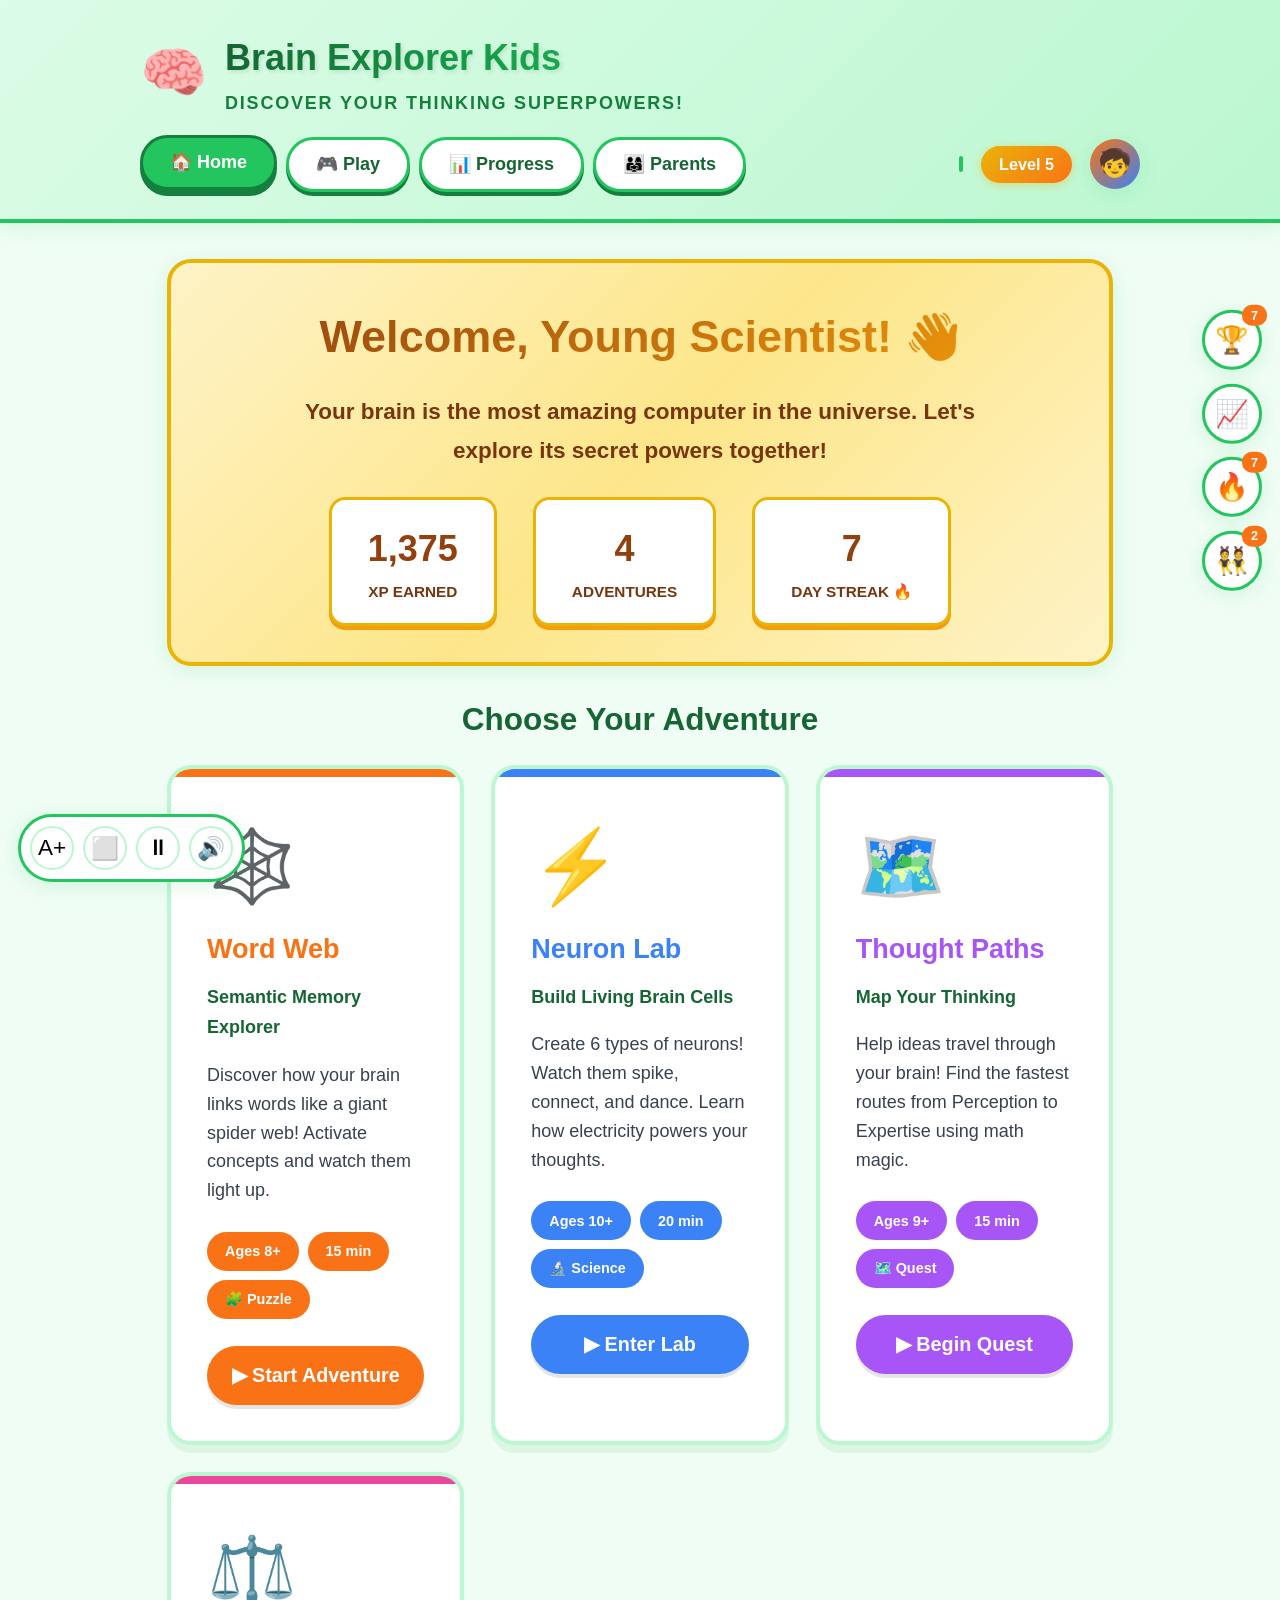
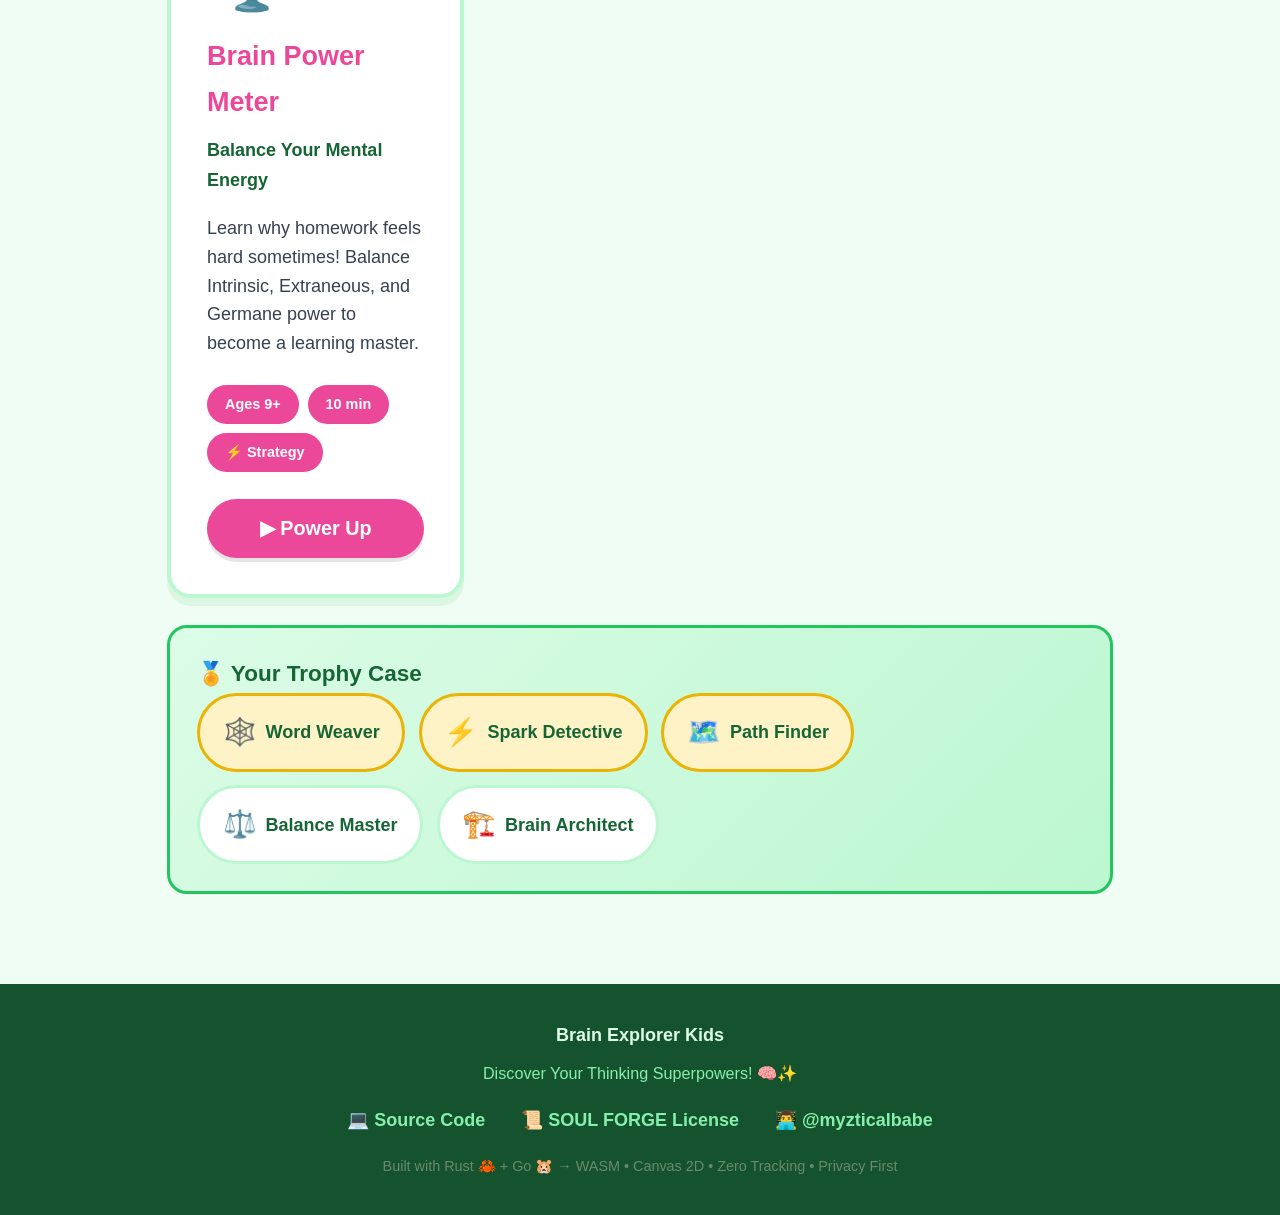
==== kids.html @ d7a3c777 "Add Kids Mode link" ====
<!DOCTYPE html>
<html lang="en">
<head>
<meta charset="UTF-8">
<meta name="viewport" content="width=device-width, initial-scale=1.0">
<title>Brain Explorer Kids — Fun Science Learning!</title>
<meta name="theme-color" content="#4ade80">
<meta name="description" content="Explore your brain, neurons, and thinking superpowers through fun interactive games!">
<link rel="manifest" href="manifest.json">
<link rel="apple-touch-icon" href="icons/icon-192.png">
<style>
  * { box-sizing: border-box; margin: 0; padding: 0; }
  :root {
    --bg: #f0fdf4; --bg-card: #ffffff; --border: #bbf7d0;
    --fg: #14532d; --fg-muted: #4ade80; --accent: #22c55e;
    --accent-glow: rgba(34,197,94,0.3); --fun1: #f97316; --fun2: #eab308;
    --fun3: #3b82f6; --fun4: #a855f7; --fun5: #ec4899;
    --shadow: 0 4px 20px rgba(34,197,94,0.15);
  }
  @media (prefers-color-scheme: dark) {
    :root { --bg: #052e16; --bg-card: #0a3d1f; --border: #166534; --fg: #dcfce7; --fg-muted: #4ade80; }
  }
  html { font-size: 18px; } /* Larger base for kids */
  body { font-family: 'Nunito', 'Comic Sans MS', cursive, sans-serif; background: var(--bg); color: var(--fg); min-height: 100vh; line-height: 1.7; }
  .app { display: flex; flex-direction: column; min-height: 100vh; }
  
  /* Header - Fun and colorful */
  header { background: linear-gradient(135deg, #dcfce7 0%, #bbf7d0 100%); border-bottom: 4px solid var(--accent); padding: 1.5rem; position: sticky; top: 0; z-index: 100; box-shadow: var(--shadow); }
  .header-content { max-width: 1000px; margin: 0 auto; display: flex; justify-content: space-between; align-items: center; flex-wrap: wrap; gap: 1rem; }
  .logo { display: flex; align-items: center; gap: 1rem; cursor: pointer; transition: transform 0.2s; }
  .logo:hover { transform: scale(1.05) rotate(-2deg); }
  .logo-icon { font-size: 3rem; animation: bounce 2s infinite; }
  @keyframes bounce { 0%,100% { transform: translateY(0); } 50% { transform: translateY(-8px); } }
  .logo-text h1 { font-size: 2rem; font-weight: 900; background: linear-gradient(135deg, #166534, #16a34a, #22c55e); -webkit-background-clip: text; -webkit-text-fill-color: transparent; text-shadow: 2px 2px 4px rgba(0,0,0,0.1); }
  .logo-text p { font-size: 1rem; color: #15803d; font-weight: 700; text-transform: uppercase; letter-spacing: 0.1em; }
  .nav { display: flex; gap: 0.5rem; flex-wrap: wrap; }
  .nav-btn { padding: 0.75rem 1.5rem; background: #fff; border: 3px solid var(--accent); border-radius: 50px; color: #166534; font-family: inherit; font-size: 1rem; font-weight: 800; cursor: pointer; transition: all 0.2s; box-shadow: 0 4px 0 #15803d; }
  .nav-btn:hover, .nav-btn.active { background: var(--accent); color: #fff; border-color: #15803d; transform: translateY(-2px); box-shadow: 0 6px 0 #15803d; }
  .nav-btn:active { transform: translateY(2px); box-shadow: 0 2px 0 #15803d; }
  .user-bar { display: flex; align-items: center; gap: 1rem; }
  .avatar { width: 50px; height: 50px; border-radius: 50%; background: linear-gradient(135deg, var(--fun1), var(--fun3)); display: flex; align-items: center; justify-content: center; font-size: 1.5rem; font-weight: 900; color: #fff; box-shadow: var(--shadow); cursor: pointer; transition: transform 0.2s; }
  .avatar:hover { transform: scale(1.1) rotate(5deg); }
  .xp-bar { flex: 1; max-width: 200px; height: 16px; background: #dcfce7; border-radius: 8px; overflow: hidden; border: 2px solid var(--accent); }
  .xp-fill { height: 100%; background: linear-gradient(90deg, var(--fun1), var(--fun2), var(--fun3)); border-radius: 6px; transition: width 0.5s ease; }
  .level-badge { background: linear-gradient(135deg, var(--fun2), var(--fun1)); color: #fff; padding: 0.25rem 1rem; border-radius: 20px; font-weight: 900; font-size: 0.9rem; box-shadow: 0 2px 8px rgba(234,179,8,0.4); }

  /* Main */
  main { flex: 1; max-width: 1000px; margin: 0 auto; padding: 2rem 1.5rem; width: 100%; display: grid; grid-template-columns: 1fr; gap: 2rem; }
  
  /* Hero Section */
  .hero { text-align: center; padding: 2rem; background: linear-gradient(135deg, #fef3c7 0%, #fde68a 50%, #fef3c7 100%); border-radius: 24px; border: 4px solid var(--fun2); box-shadow: var(--shadow); margin-bottom: 1rem; animation: slideUp 0.6s ease; }
  @keyframes slideUp { from { opacity: 0; transform: translateY(30px); } to { opacity: 1; transform: translateY(0); } }
  .hero h2 { font-size: 2.5rem; font-weight: 900; background: linear-gradient(135deg, #92400e, #f59e0b); -webkit-background-clip: text; -webkit-text-fill-color: transparent; margin-bottom: 1rem; }
  .hero p { font-size: 1.25rem; color: #78350f; font-weight: 600; max-width: 60ch; margin: 0 auto 1.5rem; }
  .hero-stats { display: flex; justify-content: center; gap: 2rem; flex-wrap: wrap; }
  .stat { background: #fff; padding: 1rem 2rem; border-radius: 16px; border: 3px solid var(--fun2); box-shadow: 0 4px 0 #f59e0b; min-width: 120px; }
  .stat-value { font-size: 2rem; font-weight: 900; color: #92400e; }
  .stat-label { font-size: 0.85rem; color: #78350f; font-weight: 700; text-transform: uppercase; }
  
  /* Module Cards - Big, colorful, tactile */
  .modules-grid { display: grid; grid-template-columns: repeat(auto-fit, minmax(280px, 1fr)); gap: 1.5rem; }
  .module-card { background: #fff; border: 4px solid var(--border); border-radius: 24px; padding: 2rem; cursor: pointer; transition: all 0.3s cubic-bezier(0.34, 1.56, 0.64, 1); position: relative; overflow: hidden; box-shadow: 0 8px 0 rgba(34,197,94,0.1); }
  .module-card::before { content: ''; position: absolute; top: 0; left: 0; right: 0; height: 8px; background: var(--card-color); }
  .module-card:hover { transform: translateY(-8px) scale(1.02); box-shadow: 0 16px 0 rgba(34,197,94,0.2); border-color: var(--card-color); }
  .module-card:active { transform: translateY(-2px) scale(0.98); box-shadow: 0 4px 0 rgba(34,197,94,0.2); }
  .module-icon { font-size: 4rem; margin-bottom: 1rem; animation: float 3s ease-in-out infinite; }
  @keyframes float { 0%,100% { transform: translateY(0); } 50% { transform: translateY(-10px); } }
  .module-card:nth-child(1) { --card-color: var(--fun1); }
  .module-card:nth-child(2) { --card-color: var(--fun3); }
  .module-card:nth-child(3) { --card-color: var(--fun4); }
  .module-card:nth-child(4) { --card-color: var(--fun5); }
  .module-title { font-size: 1.5rem; font-weight: 900; color: var(--card-color); margin-bottom: 0.5rem; }
  .module-subtitle { color: #166534; font-weight: 600; margin-bottom: 1rem; font-size: 1rem; }
  .module-desc { color: #374151; line-height: 1.6; margin-bottom: 1.5rem; }
  .module-tags { display: flex; flex-wrap: wrap; gap: 0.5rem; margin-bottom: 1.5rem; }
  .tag { background: var(--card-color); color: #fff; padding: 0.4rem 1rem; border-radius: 50px; font-size: 0.8rem; font-weight: 700; }
  .play-btn { width: 100%; padding: 1rem; background: var(--card-color); color: #fff; border: none; border-radius: 50px; font-family: inherit; font-size: 1.1rem; font-weight: 900; cursor: pointer; transition: all 0.2s; box-shadow: 0 4px 0 rgba(0,0,0,0.1); display: flex; align-items: center; justify-content: center; gap: 0.5rem; }
  .play-btn:hover { transform: scale(1.02); box-shadow: 0 6px 0 rgba(0,0,0,0.15); }
  .play-btn:active { transform: scale(0.98); }
  
  /* Gamification Sidebar - Floating */
  .gamification-bar { position: fixed; right: 1rem; top: 50%; transform: translateY(-50%); z-index: 200; display: flex; flex-direction: column; gap: 0.75rem; }
  .gamification-btn { width: 60px; height: 60px; border-radius: 50%; border: 3px solid var(--accent); background: #fff; font-size: 1.5rem; cursor: pointer; box-shadow: var(--shadow); display: flex; align-items: center; justify-content: center; transition: all 0.2s; position: relative; }
  .gamification-btn:hover { transform: scale(1.15) rotate(5deg); }
  .gamification-btn .badge-count { position: absolute; top: -8px; right: -8px; background: var(--fun1); color: #fff; font-size: 0.7rem; font-weight: 900; padding: 0.2rem 0.5rem; border-radius: 10px; min-width: 20px; text-align: center; animation: pulse 1s infinite; }
  @keyframes pulse { 0%,100% { transform: scale(1); } 50% { transform: scale(1.1); } }
  
  /* Modal Overlay */
  .modal-overlay { position: fixed; inset: 0; background: rgba(0,0,0,0.7); backdrop-filter: blur(8px); z-index: 1000; display: none; align-items: center; justify-content: center; padding: 1rem; animation: fadeIn 0.3s ease; }
  .modal-overlay.active { display: flex; }
  .modal { background: #fff; border-radius: 24px; padding: 2rem; max-width: 90vw; max-height: 90vh; overflow-y: auto; width: 100%; max-width: 700px; box-shadow: 0 24px 48px rgba(0,0,0,0.3); animation: popIn 0.4s cubic-bezier(0.34, 1.56, 0.64, 1); }
  @keyframes popIn { from { opacity: 0; transform: scale(0.8); } to { opacity: 1; transform: scale(1); } }
  .modal-header { display: flex; justify-content: space-between; align-items: center; margin-bottom: 1.5rem; padding-bottom: 1rem; border-bottom: 3px solid var(--border); }
  .modal-title { font-size: 1.75rem; font-weight: 900; color: var(--fg); }
  .close-btn { width: 44px; height: 44px; border-radius: 50%; border: 3px solid var(--border); background: #fff; font-size: 1.5rem; cursor: pointer; transition: all 0.2s; display: flex; align-items: center; justify-content: center; }
  .close-btn:hover { background: #fef2f2; border-color: #ef4444; color: #ef4444; transform: rotate(90deg); }
  
  /* Kids Module Views */
  .kids-view { display: none; }
  .kids-view.active { display: block; animation: slideUp 0.4s ease; }
  .view-header { text-align: center; margin-bottom: 2rem; }
  .view-title { font-size: 2rem; font-weight: 900; color: var(--accent); margin-bottom: 0.5rem; }
  .view-desc { color: #374151; font-size: 1.1rem; }
  
  /* Canvas Area - Big and friendly */
  .canvas-zone { background: #f8fafc; border: 4px dashed var(--border); border-radius: 20px; min-height: 400px; position: relative; overflow: hidden; margin-bottom: 1.5rem; }
  .canvas-zone canvas { display: block; width: 100%; height: 400px; border-radius: 16px; }
  .canvas-toolbar { position: absolute; top: 1rem; right: 1rem; z-index: 10; display: flex; gap: 0.5rem; flex-wrap: wrap; }
  .toolbar-btn { padding: 0.75rem 1.25rem; background: #fff; border: 3px solid var(--accent); border-radius: 50px; color: #166534; font-family: inherit; font-size: 1rem; font-weight: 800; cursor: pointer; box-shadow: 0 4px 0 #15803d; transition: all 0.2s; }
  .toolbar-btn:hover { transform: translateY(-2px); box-shadow: 0 6px 0 #15803d; }
  .toolbar-btn:active { transform: translateY(2px); box-shadow: 0 2px 0 #15803d; }
  .toolbar-btn.fun { background: var(--fun1); border-color: #ea580c; color: #fff; box-shadow: 0 4px 0 #ea580c; }
  .toolbar-btn.fun:hover { box-shadow: 0 6px 0 #ea580c; }
  
  /* Control Sliders - Big and touch-friendly */
  .controls-area { display: grid; grid-template-columns: repeat(auto-fit, minmax(250px, 1fr)); gap: 1.5rem; margin-bottom: 2rem; }
  .control-card { background: #fff; border: 3px solid var(--border); border-radius: 20px; padding: 1.5rem; box-shadow: 0 4px 0 rgba(34,197,94,0.1); }
  .control-label { display: flex; justify-content: space-between; align-items: center; margin-bottom: 1rem; }
  .control-label-text { font-weight: 800; color: #166534; font-size: 1.1rem; }
  .control-value { background: var(--accent); color: #fff; padding: 0.25rem 1rem; border-radius: 50px; font-weight: 900; font-size: 1.1rem; }
  .big-slider { width: 100%; height: 12px; -webkit-appearance: none; appearance: none; background: #dcfce7; border-radius: 6px; outline: none; border: 3px solid var(--border); cursor: pointer; }
  .big-slider::-webkit-slider-thumb { -webkit-appearance: none; appearance: none; width: 32px; height: 32px; border-radius: 50%; background: var(--accent); cursor: pointer; box-shadow: 0 4px 8px rgba(34,197,94,0.4); transition: transform 0.2s; }
  .big-slider::-webkit-slider-thumb:hover { transform: scale(1.2); }
  .big-slider::-moz-range-thumb { width: 32px; height: 32px; border-radius: 50%; background: var(--accent); border: none; cursor: pointer; }
  
  /* Results Display - Visual and fun */
  .results-grid { display: grid; grid-template-columns: repeat(auto-fit, minmax(150px, 1fr)); gap: 1rem; margin-bottom: 1.5rem; }
  .result-card { background: #fff; border: 4px solid var(--border); border-radius: 20px; padding: 1.5rem; text-align: center; transition: all 0.2s; }
  .result-card:hover { border-color: var(--accent); transform: translateY(-4px); }
  .result-icon { font-size: 2.5rem; margin-bottom: 0.5rem; }
  .result-value { font-size: 2.5rem; font-weight: 900; color: var(--accent); }
  .result-label { color: #374151; font-weight: 700; text-transform: uppercase; font-size: 0.85rem; }
  .result-card.warning .result-value { color: #ef4444; }
  .result-card.warning { border-color: #fecaca; background: #fef2f2; }
  .result-card.success { border-color: #86efac; background: #f0fdf4; }
  
  /* Recommendations - Friendly tips */
  .tips-area { background: linear-gradient(135deg, #fef3c7, #fde68a); border: 3px solid var(--fun2); border-radius: 20px; padding: 1.5rem; margin-top: 1.5rem; }
  .tips-title { font-size: 1.25rem; font-weight: 900; color: #92400e; margin-bottom: 1rem; display: flex; align-items: center; gap: 0.5rem; }
  .tip { padding: 0.75rem 1rem; background: #fff; border-radius: 12px; margin-bottom: 0.75rem; border-left: 4px solid var(--fun2); box-shadow: 0 2px 8px rgba(0,0,0,0.05); color: #78350f; font-weight: 600; }
  .tip.warning { border-left-color: #ef4444; background: #fef2f2; color: #991b1b; }
  .tip.success { border-left-color: var(--accent); background: #f0fdf4; color: #14532d; }
  
  /* Progress & Badges */
  .progress-section { background: linear-gradient(135deg, #dcfce7, #bbf7d0); border: 3px solid var(--accent); border-radius: 20px; padding: 1.5rem; margin-top: 1.5rem; }
  .progress-header { display: flex; justify-content: space-between; align-items: center; margin-bottom: 1rem; }
  .progress-title { font-size: 1.25rem; font-weight: 900; color: #166534; }
  .badges-row { display: flex; flex-wrap: wrap; gap: 0.75rem; }
  .badge { background: #fff; border: 3px solid var(--border); border-radius: 50px; padding: 0.75rem 1.25rem; display: flex; align-items: center; gap: 0.5rem; transition: all 0.2s; cursor: pointer; }
  .badge:hover { transform: scale(1.05); border-color: var(--accent); box-shadow: 0 4px 12px rgba(34,197,94,0.2); }
  .badge.earned { border-color: var(--fun2); background: #fef3c7; }
  .badge-icon { font-size: 1.5rem; }
  .badge-name { font-weight: 800; color: #166534; }
  .badge-locked { opacity: 0.4; filter: grayscale(1); cursor: not-allowed; }
  
  /* Accessibility Toolbar */
  .a11y-toolbar { position: fixed; left: 1rem; bottom: 1rem; z-index: 300; background: #fff; border: 3px solid var(--accent); border-radius: 50px; padding: 0.5rem; box-shadow: var(--shadow); display: flex; gap: 0.5rem; }
  .a11y-btn { width: 44px; height: 44px; border-radius: 50%; border: 2px solid var(--border); background: #fff; font-size: 1.25rem; cursor: pointer; transition: all 0.2s; display: flex; align-items: center; justify-content: center; }
  .a11y-btn:hover { border-color: var(--accent); background: #f0fdf4; transform: scale(1.1); }
  .a11y-btn.active { background: var(--accent); color: #fff; border-color: var(--accent); }
  
  /* Footer */
  footer { background: #14532d; color: #dcfce7; padding: 2rem; text-align: center; margin-top: 3rem; }
  .footer-content { max-width: 1000px; margin: 0 auto; }
  .footer-links { display: flex; justify-content: center; gap: 2rem; flex-wrap: wrap; margin: 1rem 0; }
  .footer-link { color: #86efac; font-weight: 700; text-decoration: none; transition: color 0.2s; }
  .footer-link:hover { color: var(--fun2); }
  
  /* Responsive */
  @media (max-width: 768px) {
    html { font-size: 16px; }
    .hero h2 { font-size: 1.75rem; }
    .nav-btn { padding: 0.5rem 1rem; font-size: 0.9rem; }
    .gamification-bar { right: 0.5rem; }
    .gamification-btn { width: 50px; height: 50px; font-size: 1.25rem; }
    .a11y-toolbar { left: 0.5rem; bottom: 0.5rem; padding: 0.25rem; }
    .a11y-btn { width: 40px; height: 40px; font-size: 1.1rem; }
    .modal { margin: 1rem; max-height: calc(100vh - 2rem); }
  }
  
  /* Reduced Motion */
  @media (prefers-reduced-motion: reduce) {
    *, *::before, *::after { animation-duration: 0.01ms !important; animation-iteration-count: 1 !important; transition-duration: 0.01ms !important; }
  }
  
  /* High Contrast */
  @media (prefers-contrast: high) {
    :root { --border: #000; --bg: #fff; --fg: #000; --bg-card: #fff; }
    .module-card { border-width: 4px; }
    .big-slider { border-width: 3px; }
  }
  
  /* Large Text */
  .large-text html { font-size: 22px; }
  .large-text .hero h2 { font-size: 3rem; }
  .large-text .module-title { font-size: 1.75rem; }
</style>
</head>
<body>
<div class="app">
  <!-- Accessibility Toolbar -->
  <div class="a11y-toolbar" role="toolbar" aria-label="Accessibility options">
    <button class="a11y-btn" id="btnLargeText" aria-label="Large text" aria-pressed="false" title="Large Text">A+</button>
    <button class="a11y-btn" id="btnHighContrast" aria-label="High contrast" aria-pressed="false" title="High Contrast">⬜</button>
    <button class="a11y-btn" id="btnReduceMotion" aria-label="Reduce motion" aria-pressed="false" title="Reduce Motion">⏸</button>
    <button class="a11y-btn" id="btnReadAloud" aria-label="Read aloud" aria-pressed="false" title="Read Aloud">🔊</button>
  </div>

  <!-- Gamification Floating Bar -->
  <div class="gamification-bar" aria-label="Achievements">
    <button class="gamification-btn" id="btnBadges" aria-label="Your badges" title="Badges & Achievements">🏆<span class="badge-count" id="badgeCount">3</span></button>
    <button class="gamification-btn" id="btnProgress" aria-label="Your progress" title="Learning Progress">📈</button>
    <button class="gamification-btn" id="btnStreak" aria-label="Daily streak" title="Daily Streak">🔥<span class="badge-count">7</span></button>
    <button class="gamification-btn" id="btnFriends" aria-label="Friends" title="Study Buddies">👯<span class="badge-count">2</span></button>
  </div>

  <header>
    <div class="header-content">
      <div class="logo" onclick="showView('home')">
        <span class="logo-icon">🧠</span>
        <div class="logo-text">
          <h1>Brain Explorer Kids</h1>
          <p>Discover Your Thinking Superpowers!</p>
        </div>
      </div>
      <nav class="nav" role="navigation" aria-label="Main navigation">
        <button class="nav-btn active" data-view="home" aria-pressed="true">🏠 Home</button>
        <button class="nav-btn" data-view="modules" aria-pressed="false">🎮 Play</button>
        <button class="nav-btn" data-view="progress" aria-pressed="false">📊 Progress</button>
        <button class="nav-btn" data-view="parents" aria-pressed="false">👨‍👩‍👧 Parents</button>
      </nav>
      <div class="user-bar">
        <div class="xp-bar" role="progressbar" aria-valuenow="65" aria-valuemin="0" aria-valuemax="100" aria-label="Experience points">
          <div class="xp-fill" id="xpFill" style="width: 65%"></div>
        </div>
        <span class="level-badge">Level 5</span>
        <div class="avatar" id="userAvatar" tabindex="0" aria-label="Your profile">🧒</div>
      </div>
    </div>
  </header>

  <main role="main">
    <!-- Home View -->
    <section id="view-home" class="kids-view active" aria-labelledby="homeTitle">
      <div class="hero">
        <h2 id="homeTitle">Welcome, Young Scientist! 👋</h2>
        <p>Your brain is the most amazing computer in the universe. Let's explore its secret powers together!</p>
        <div class="hero-stats">
          <div class="stat">
            <div class="stat-value" id="totalXP">1,250</div>
            <div class="stat-label">XP Earned</div>
          </div>
          <div class="stat">
            <div class="stat-value" id="modulesDone">3</div>
            <div class="stat-label">Adventures</div>
          </div>
          <div class="stat">
            <div class="stat-value" id="streakDays">7</div>
            <div class="stat-label">Day Streak 🔥</div>
          </div>
        </div>
      </div>

      <h2 style="font-size: 1.75rem; font-weight: 900; color: #166534; margin: 1.5rem 0 1rem; text-align: center;">Choose Your Adventure</h2>
      <div class="modules-grid" role="list" aria-label="Learning modules">
        <article class="module-card" role="listitem" onclick="openModule('semantic')" tabindex="0" aria-label="Word Web Adventure - Explore how your brain connects ideas">
          <span class="module-icon">🕸️</span>
          <h3 class="module-title">Word Web</h3>
          <p class="module-subtitle">Semantic Memory Explorer</p>
          <p class="module-desc">Discover how your brain links words like a giant spider web! Activate concepts and watch them light up.</p>
          <div class="module-tags">
            <span class="tag">Ages 8+</span>
            <span class="tag">15 min</span>
            <span class="tag">🧩 Puzzle</span>
          </div>
          <button class="play-btn">▶ Start Adventure</button>
        </article>
        
        <article class="module-card" role="listitem" onclick="openModule('neural')" tabindex="0" aria-label="Neuron Lab - Build and watch brain cells fire">
          <span class="module-icon">⚡</span>
          <h3 class="module-title">Neuron Lab</h3>
          <p class="module-subtitle">Build Living Brain Cells</p>
          <p class="module-desc">Create 6 types of neurons! Watch them spike, connect, and dance. Learn how electricity powers your thoughts.</p>
          <div class="module-tags">
            <span class="tag">Ages 10+</span>
            <span class="tag">20 min</span>
            <span class="tag">🔬 Science</span>
          </div>
          <button class="play-btn" style="background: var(--fun3);">▶ Enter Lab</button>
        </article>
        
        <article class="module-card" role="listitem" onclick="openModule('graph')" tabindex="0" aria-label="Thought Paths - Find the fastest routes through your mind">
          <span class="module-icon">🗺️</span>
          <h3 class="module-title">Thought Paths</h3>
          <p class="module-subtitle">Map Your Thinking</p>
          <p class="module-desc">Help ideas travel through your brain! Find the fastest routes from Perception to Expertise using math magic.</p>
          <div class="module-tags">
            <span class="tag">Ages 9+</span>
            <span class="tag">15 min</span>
            <span class="tag">🗺️ Quest</span>
          </div>
          <button class="play-btn" style="background: var(--fun4);">▶ Begin Quest</button>
        </article>
        
        <article class="module-card" role="listitem" onclick="openModule('load')" tabindex="0" aria-label="Brain Power Meter - Balance your mental energy">
          <span class="module-icon">⚖️</span>
          <h3 class="module-title">Brain Power Meter</h3>
          <p class="module-subtitle">Balance Your Mental Energy</p>
          <p class="module-desc">Learn why homework feels hard sometimes! Balance Intrinsic, Extraneous, and Germane power to become a learning master.</p>
          <div class="module-tags">
            <span class="tag">Ages 9+</span>
            <span class="tag">10 min</span>
            <span class="tag">⚡ Strategy</span>
          </div>
          <button class="play-btn" style="background: var(--fun5);">▶ Power Up</button>
        </article>
      </div>

      <!-- Featured Badge Progress -->
      <section class="progress-section" aria-labelledby="progressTitle">
        <h3 class="progress-title" id="progressTitle">🏅 Your Trophy Case</h3>
        <div class="badges-row">
          <div class="badge earned" title="Word Weaver - Connected 10 concepts">
            <span class="badge-icon">🕸️</span>
            <span class="badge-name">Word Weaver</span>
          </div>
          <div class="badge earned" title="Spark Detective - Found 5 neuron types">
            <span class="badge-icon">⚡</span>
            <span class="badge-name">Spark Detective</span>
          </div>
          <div class="badge earned" title="Path Finder - Completed 3 quests">
            <span class="badge-icon">🗺️</span>
            <span class="badge-name">Path Finder</span>
          </div>
          <div class="badge" title="Balance Master - Beat cognitive overload">
            <span class="badge-icon">⚖️</span>
            <span class="badge-name">Balance Master</span>
          </div>
          <div class="badge locked" title="Brain Architect - Complete all adventures">
            <span class="badge-icon">🏗️</span>
            <span class="badge-name">Brain Architect</span>
          </div>
        </div>
      </section>
    </section>

    <!-- Word Web Module (Semantic Network) -->
    <section id="view-semantic" class="kids-view" aria-labelledby="semanticTitle">
      <header class="view-header">
        <h2 class="view-title" id="semanticTitle">🕸️ Word Web Adventure</h2>
        <p class="view-desc">Tap concepts to activate them! Watch the activation spread like ripples in a pond. Level up to unlock more brain secrets!</p>
      </header>
      <div class="canvas-zone">
        <canvas id="snCanvas" aria-label="Interactive semantic network - click nodes to activate"></canvas>
        <div class="canvas-toolbar">
          <button class="toolbar-btn" onclick="snActivateKids('working_memory')">🧠 Working Memory</button>
          <button class="toolbar-btn" onclick="snActivateKids('attention')">👁️ Attention</button>
          <button class="toolbar-btn fun" onclick="snActivateKids('spreading_activation')">✨ Spread Magic</button>
          <button class="toolbar-btn fun" onclick="snAdvanceScaffoldKids()">🔓 Unlock Level</button>
        </div>
      </div>
      <div class="controls-area">
        <div class="control-card">
          <div class="control-label">
            <span class="control-label-text">Choose a concept to activate</span>
            <span class="control-value" id="snConceptDisplay">Working Memory</span>
          </div>
          <select class="big-slider" id="snConceptSelect" onchange="document.getElementById('snConceptDisplay').textContent = this.options[this.selectedIndex].text">
            <option value="working_memory">🧠 Working Memory</option>
            <option value="attention">👁️ Attention</option>
            <option value="spreading_activation">✨ Spreading Activation</option>
            <option value="semantic_priming">🔗 Semantic Priming</option>
            <option value="schema">📦 Schema</option>
            <option value="mental_model">🏗️ Mental Model</option>
            <option value="cognitive_load">⚖️ Cognitive Load</option>
            <option value="dual_coding">🎨 Dual Coding</option>
            <option value="elaboration">🔍 Elaboration</option>
            <option value="retrieval_practice">🎯 Retrieval Practice</option>
            <option value="spaced_repetition">⏰ Spaced Repetition</option>
            <option value="interleaving">🔀 Interleaving</option>
            <option value="metacognition">🤔 Metacognition</option>
            <option value="transfer">🚀 Transfer</option>
          </select>
        </div>
        <div class="control-card">
          <div class="control-label">
            <span class="control-label-text">Activation Power</span>
            <span class="control-value" id="snPowerValue">100%</span>
          </div>
          <input type="range" class="big-slider" id="snPowerSlider" min="0" max="100" value="100" oninput="document.getElementById('snPowerValue').textContent = this.value + '%'">
        </div>
      </div>
      <div style="text-align: center; margin: 1rem 0;">
        <button class="toolbar-btn fun" style="padding: 1rem 2rem; font-size: 1.2rem;" onclick="snActivateKids(document.getElementById('snConceptSelect').value, parseInt(document.getElementById('snPowerSlider').value)/100)">🚀 Activate Now!</button>
      </div>
      <div class="tips-area">
        <h4 class="tips-title">💡 <span id="snGuidance">Start by exploring Working Memory and Attention — the gatekeepers of your mind!</span></h4>
        <div class="check-questions" id="snKidsQuestions"></div>
      </div>
      <div class="progress-section">
        <h4 class="progress-title">🏅 Word Web Badges</h4>
        <div class="badges-row">
          <div class="badge earned" title="First Spark - Activated your first concept"><span class="badge-icon">✨</span><span class="badge-name">First Spark</span></div>
          <div class="badge earned" title="Web Weaver - Connected 5 concepts"><span class="badge-icon">🕸️</span><span class="badge-name">Web Weaver</span></div>
          <div class="badge" title="Master Connector - Connect all 14 concepts"><span class="badge-icon">🌟</span><span class="badge-name">Master Connector</span></div>
          <div class="badge locked" title="Brain Architect - Reach Level 3"><span class="badge-icon">🏗️</span><span class="badge-name">Brain Architect</span></div>
        </div>
      </div>
    </section>

    <!-- Neuron Lab Module (Neural Dynamics) -->
    <section id="view-neural" class="kids-view" aria-labelledby="neuralTitle">
      <header class="view-header">
        <h2 class="view-title" id="neuralTitle">⚡ Neuron Lab</h2>
        <p class="view-desc">Build living neurons! Watch them spike, connect, and dance. Each type has its own superpower.</p>
      </header>
      <div class="canvas-zone">
        <canvas id="ndCanvas" aria-label="Neuron spike raster - watch neurons fire in real time"></canvas>
        <div class="canvas-toolbar">
          <button class="toolbar-btn fun" onclick="ndStartKids()">▶ Start Lab</button>
          <button class="toolbar-btn" onclick="ndStopKids()">⏸ Pause</button>
          <button class="toolbar-btn" onclick="ndResetKids()">🔄 Reset</button>
          <button class="toolbar-btn fun" onclick="ndRandomInputKids()">🎲 Surprise Input!</button>
        </div>
      </div>
      <div class="controls-area">
        <div class="control-card">
          <div class="control-label">
            <span class="control-label-text">Simulation Speed</span>
            <span class="control-value" id="ndSpeedValue">1x</span>
          </div>
          <input type="range" class="big-slider" id="ndSpeedSlider" min="1" max="10" value="1" oninput="document.getElementById('ndSpeedValue').textContent = this.value + 'x'; if(ndInstance) ndInstance.setSpeed(parseInt(this.value))">
        </div>
        <div class="control-card">
          <div class="control-label">
            <span class="control-label-text">Focus Neuron Type</span>
            <span class="control-value" id="ndTypeDisplay">All Types</span>
          </div>
          <select class="big-slider" id="ndTypeSelect" onchange="document.getElementById('ndTypeDisplay').textContent = this.options[this.selectedIndex].text; if(ndInstance) ndInstance.setFilter(this.value)">
            <option value="all">🌈 All Types</option>
            <option value="RegularSpiking">🔴 Regular Spiking (Pyramidal)</option>
            <option value="FastSpiking">🟠 Fast Spiking (Interneuron)</option>
            <option value="LowThresholdSpiking">🟡 Low-Threshold (Thalamic)</option>
            <option value="IntrinsicallyBursting">🟢 Bursting (Cortical L5)</option>
            <option value="Chattering">🔵 Chattering (Visual)</option>
            <option value="Resonator">🟣 Resonator (Subthalamic)</option>
          </select>
        </div>
      </div>
      <div class="tips-area">
        <h4 class="tips-title">🧪 <span id="ndGuidance">Neuron Superpowers Guide</span></h4>
        <div style="display: grid; grid-template-columns: repeat(auto-fit, minmax(200px, 1fr)); gap: 0.75rem; font-size: 0.9rem;">
          <div style="padding: 0.75rem; background: #fff; border-radius: 12px; border-left: 4px solid #ef4444;"><strong>🔴 Regular Spiking</strong><br>The reliable worker — adapts to steady input</div>
          <div style="padding: 0.75rem; background: #fff; border-radius: 12px; border-left: 4px solid #f97316;"><strong>🟠 Fast Spiking</strong><br>The speed demon — fires 100+ times/second!</div>
          <div style="padding: 0.75rem; background: #fff; border-radius: 12px; border-left: 4px solid #eab308;"><strong>🟡 Low-Threshold</strong><br>The rebound king — wakes up after silence</div>
          <div style="padding: 0.75rem; background: #fff; border-radius: 12px; border-left: 4px solid #22c55e;"><strong>🟢 Bursting</strong><br>The fireworks — rapid-fire bursts!</div>
          <div style="padding: 0.75rem; background: #fff; border-radius: 12px; border-left: 4px solid #06b6d4;"><strong>🔵 Chattering</strong><br>The visual artist — high-freq chatter</div>
          <div style="padding: 0.75rem; background: #fff; border-radius: 12px; border-left: 4px solid #a855f7;"><strong>🟣 Resonator</strong><br>The rhythm keeper — dances to subthreshold beats</div>
        </div>
      </div>
      <div class="progress-section">
        <h4 class="progress-title">🏅 Neuron Lab Badges</h4>
        <div class="badges-row">
          <div class="badge earned" title="First Spike - Saw your first action potential"><span class="badge-icon">⚡</span><span class="badge-name">First Spike</span></div>
          <div class="badge earned" title="Type Spotter - Identified 3 neuron types"><span class="badge-icon">🔬</span><span class="badge-name">Type Spotter</span></div>
          <div class="badge" title="E/I Balancer - Balanced excitation & inhibition"><span class="badge-icon">⚖️</span><span class="badge-name">E/I Balancer</span></div>
          <div class="badge locked" title="Neuro Maestro - Master all 6 types"><span class="badge-icon">🎭</span><span class="badge-name">Neuro Maestro</span></div>
        </div>
      </div>
    </section>

    <!-- Thought Paths Module (Graph Algorithms) -->
    <section id="view-graph" class="kids-view" aria-labelledby="graphTitle">
      <header class="view-header">
        <h2 class="view-title" id="graphTitle">🗺️ Thought Paths Quest</h2>
        <p class="view-desc">Help ideas travel through your brain! Find the fastest routes from Perception to Expertise using Dijkstra's algorithm magic.</p>
      </header>
      <div class="canvas-zone">
        <canvas id="gaCanvas" aria-label="Cognitive graph - click to find paths between brain regions"></canvas>
        <div class="canvas-toolbar">
          <button class="toolbar-btn fun" onclick="gaRunDijkstraKids()">🚀 Find Path</button>
          <button class="toolbar-btn" onclick="gaNextStepKids()">➡ Next Step</button>
          <button class="toolbar-btn" onclick="gaResetKids()">🔄 New Quest</button>
          <button class="toolbar-btn" onclick="gaRunTarjanKids()">🔍 Find Clusters</button>
        </div>
      </div>
      <div class="controls-area">
        <div class="control-card">
          <div class="control-label">
            <span class="control-label-text">Starting Region</span>
            <span class="control-value" id="gaSourceDisplay">Perception</span>
          </div>
          <select class="big-slider" id="gaSourceSelect" onchange="document.getElementById('gaSourceDisplay').textContent = this.value">
            <option value="Perception">👁️ Perception</option>
            <option value="Attention">👁️ Attention</option>
            <option value="Working Memory">🧠 Working Memory</option>
            <option value="Long-Term Memory">📚 Long-Term Memory</option>
            <option value="Language">💬 Language</option>
            <option value="Reasoning">🤔 Reasoning</option>
            <option value="Decision Making">🎯 Decision Making</option>
            <option value="Problem Solving">🧩 Problem Solving</option>
            <option value="Metacognition">🤔 Metacognition</option>
            <option value="Learning">📖 Learning</option>
            <option value="Transfer">🚀 Transfer</option>
            <option value="Expertise">🏆 Expertise</option>
          </select>
        </div>
        <div class="control-card">
          <div class="control-label">
            <span class="control-label-text">Destination (optional)</span>
            <span class="control-value" id="gaTargetDisplay">Auto</span>
          </div>
          <select class="big-slider" id="gaTargetSelect" onchange="document.getElementById('gaTargetDisplay').textContent = this.value === '' ? 'Auto (find all)' : this.value">
            <option value="">🌟 Find All Paths</option>
            <option value="Perception">👁️ Perception</option>
            <option value="Attention">👁️ Attention</option>
            <option value="Working Memory">🧠 Working Memory</option>
            <option value="Long-Term Memory">📚 Long-Term Memory</option>
            <option value="Language">💬 Language</option>
            <option value="Reasoning">🤔 Reasoning</option>
            <option value="Decision Making">🎯 Decision Making</option>
            <option value="Problem Solving">🧩 Problem Solving</option>
            <option value="Metacognition">🤔 Metacognition</option>
            <option value="Learning">📖 Learning</option>
            <option value="Transfer">🚀 Transfer</option>
            <option value="Expertise">🏆 Expertise</option>
          </select>
        </div>
      </div>
      <div class="tips-area">
        <h4 class="tips-title">🗺️ Quest Log</h4>
        <div id="gaStepsKids" style="max-height: 300px; overflow-y: auto; display: flex; flex-direction: column; gap: 0.5rem;"></div>
      </div>
      <div class="progress-section">
        <h4 class="progress-title">🏅 Quest Badges</h4>
        <div class="badges-row">
          <div class="badge earned" title="First Step - Found your first path"><span class="badge-icon">👣</span><span class="badge-name">First Step</span></div>
          <div class="badge earned" title="Speed Runner - Completed 5 quests"><span class="badge-icon">🏃</span><span class="badge-name">Speed Runner</span></div>
          <div class="badge" title="Cluster Hunter - Found all brain clusters"><span class="badge-icon">🔍</span><span class="badge-name">Cluster Hunter</span></div>
          <div class="badge locked" title="Grand Navigator - Master all paths"><span class="badge-icon">🧭</span><span class="badge-name">Grand Navigator</span></div>
        </div>
      </div>
    </section>

    <!-- Brain Power Meter Module (Cognitive Load) -->
    <section id="view-load" class="kids-view" aria-labelledby="loadTitle">
      <header class="view-header">
        <h2 class="view-title" id="loadTitle">⚖️ Brain Power Meter</h2>
        <p class="view-desc">Balance your mental energy! Learn why some homework feels impossible and how to make learning easier.</p>
      </header>
      <div class="canvas-zone">
        <canvas id="clCanvas" aria-label="Brain power meter - three colored bars showing mental load"></canvas>
        <div class="canvas-toolbar">
          <button class="toolbar-btn fun" onclick="clSimulateKids()">🧪 Test My Brain</button>
          <button class="toolbar-btn" onclick="clResetKids()">🔄 Reset</button>
          <button class="toolbar-btn fun" onclick="clRandomTask()">🎲 Random Homework!</button>
        </div>
      </div>
      <div class="controls-area">
        <div class="control-card">
          <div class="control-label">
            <span class="control-label-text">🧩 Task Pieces <span id="clPiecesValue">5</span></span>
          </div>
          <input type="range" class="big-slider" id="clPieces" min="1" max="20" value="5" oninput="document.getElementById('clPiecesValue').textContent = this.value">
        </div>
        <div class="control-card">
          <div class="control-label">
            <span class="control-label-text">🔗 How Connected? <span id="clConnectValue">70%</span></span>
          </div>
          <input type="range" class="big-slider" id="clConnect" min="0" max="100" value="70" oninput="document.getElementById('clConnectValue').textContent = this.value + '%'">
        </div>
        <div class="control-card">
          <div class="control-label">
            <span class="control-label-text">📚 How Well Explained? <span id="clExplainValue">60%</span></span>
          </div>
          <input type="range" class="big-slider" id="clExplain" min="0" max="100" value="60" oninput="document.getElementById('clExplainValue').textContent = this.value + '%'">
        </div>
        <div class="control-card">
          <div class="control-label">
            <span class="control-label-text">🎓 Your Skill Level <span id="clSkillValue">30%</span></span>
          </div>
          <input type="range" class="big-slider" id="clSkill" min="0" max="100" value="30" oninput="document.getElementById('clSkillValue').textContent = this.value + '%'">
        </div>
        <div class="control-card">
          <div class="control-label">
            <span class="control-label-text">⏰ Time Pressure <span id="clRushValue">0%</span></span>
          </div>
          <input type="range" class="big-slider" id="clRush" min="0" max="100" value="0" oninput="document.getElementById('clRushValue').textContent = this.value + '%'; if(clsInstance) clsInstance.setRush(this.value/100)">
        </div>
      </div>
      <div style="text-align: center; margin: 1rem 0;">
        <button class="toolbar-btn fun" style="padding: 1rem 2rem; font-size: 1.2rem;" onclick="clSimulateKids()">🧠 Measure My Brain Power!</button>
      </div>
      <div class="results-grid" role="region" aria-label="Brain power results">
        <div class="result-card" id="clIntrinsicCard">
          <div class="result-icon">🧩</div>
          <div class="result-value" id="clIntrinsicVal">0.0</div>
          <div class="result-label">Intrinsic Load</div>
        </div>
        <div class="result-card" id="clExtraneousCard">
          <div class="result-icon">😵‍💫</div>
          <div class="result-value" id="clExtraneousVal">0.0</div>
          <div class="result-label">Extraneous Load</div>
        </div>
        <div class="result-card success" id="clGermaneCard">
          <div class="result-icon">🌱</div>
          <div class="result-value" id="clGermaneVal">0.0</div>
          <div class="result-label">Germane Power</div>
        </div>
        <div class="result-card" id="clTotalCard">
          <div class="result-icon">⚡</div>
          <div class="result-value" id="clTotalVal">0.0</div>
          <div class="result-label">Total Load</div>
        </div>
      </div>
      <div class="tips-area">
        <h4 class="tips-title">🧭 <span id="clGuidance">Your Brain Coach Says:</span></h4>
        <div id="clTips" class="check-questions"></div>
      </div>
      <div class="progress-section">
        <h4 class="progress-title">📊 Your Learning Stats</h4>
        <div style="display: flex; justify-content: center; gap: 2rem; flex-wrap: wrap;">
          <div style="text-align: center;">
            <div style="font-size: 2.5rem; font-weight: 900; color: #a855f7;" id="clSchemas">0</div>
            <div style="color: #374151; font-weight: 700;">Schemas Built</div>
          </div>
          <div style="text-align: center;">
            <div style="font-size: 2.5rem; font-weight: 900; color: #22c55e;" id="clAuto">0%</div>
            <div style="color: #374151; font-weight: 700;">Automation</div>
          </div>
          <div style="text-align: center;">
            <div style="font-size: 2.5rem; font-weight: 900; color: #ef4444;" id="clOverloads">0</div>
            <div style="color: #374151; font-weight: 700;">Overloads Avoided</div>
          </div>
        </div>
      </div>
      <div class="progress-section">
        <h4 class="progress-title">🏅 Power Meter Badges</h4>
        <div class="badges-row">
          <div class="badge earned" title="First Measure - Checked your brain power"><span class="badge-icon">📏</span><span class="badge-name">First Measure</span></div>
          <div class="badge" title="Balance Master - Kept load under capacity 5 times"><span class="badge-icon">⚖️</span><span class="badge-name">Balance Master</span></div>
          <div class="badge" title="Schema Builder - Built 10 schemas"><span class="badge-icon">🏗️</span><span class="badge-name">Schema Builder</span></div>
          <div class="badge locked" title="Zen Learner - Never overload"><span class="badge-icon">🧘</span><span class="badge-name">Zen Learner</span></div>
        </div>
      </div>
    </section>

    <!-- Progress View -->
    <section id="view-progress" class="kids-view" aria-labelledby="progressViewTitle">
      <header class="view-header">
        <h2 class="view-title" id="progressViewTitle">📊 Your Science Journey</h2>
        <p class="view-desc">Track your growth, earn badges, and see how far you've come!</p>
      </header>
      <div class="results-grid" style="grid-template-columns: repeat(auto-fit, minmax(200px, 1fr));">
        <div class="result-card">
          <div class="result-icon">🧠</div>
          <div class="result-value" id="progModules">4</div>
          <div class="result-label">Adventures Started</div>
        </div>
        <div class="result-card">
          <div class="result-icon">⏱️</div>
          <div class="result-value" id="progTime">45 min</div>
          <div class="result-label">Time Exploring</div>
        </div>
        <div class="result-card success">
          <div class="result-icon">🔥</div>
          <div class="result-value" id="progStreak">7</div>
          <div class="result-label">Day Streak</div>
        </div>
        <div class="result-card">
          <div class="result-icon">🏆</div>
          <div class="result-value" id="progBadges">9</div>
          <div class="result-label">Badges Earned</div>
        </div>
      </div>
      <div class="progress-section">
        <h4 class="progress-title">🏅 Complete Trophy Case</h4>
        <div class="badges-row" id="allBadges"></div>
      </div>
      <div class="tips-area">
        <h4 class="tips-title">🎯 Next Milestones</h4>
        <div class="check-questions" id="nextGoals"></div>
      </div>
    </section>

    <!-- Parents View -->
    <section id="view-parents" class="kids-view" aria-labelledby="parentsTitle">
      <header class="view-header">
        <h2 class="view-title" id="parentsTitle">👨‍👩‍👧 Parent & Teacher Hub</h2>
        <p class="view-desc">Monitor progress, understand the science, and support your young explorer!</p>
      </header>
      <div class="controls-area">
        <div class="control-card" style="grid-column: 1 / -1;">
          <h3 style="color: #166534; margin-bottom: 1rem; font-size: 1.25rem;">📚 What Your Child Is Learning</h3>
          <div style="display: grid; grid-template-columns: repeat(auto-fit, minmax(280px, 1fr)); gap: 1rem;">
            <div style="background: #f0fdf4; border: 2px solid #86efac; border-radius: 16px; padding: 1.5rem;">
              <h4 style="color: #166534; margin-bottom: 0.5rem;">🕸️ Word Web — Semantic Memory</h4>
              <p style="color: #374151; font-size: 0.9rem; line-height: 1.6;">Based on <strong>Spreading Activation Theory</strong> (Collins & Loftus, 1975). Teaches how concepts prime each other in memory. Kids learn: semantic networks, priming, schemas, retrieval practice, metacognition.</p>
              <div style="margin-top: 1rem; font-size: 0.85rem; color: #166534;"><strong>Curriculum Links:</strong> Psychology, Cognitive Science, Study Skills</div>
            </div>
            <div style="background: #fef3c7; border: 2px solid #fcd34d; border-radius: 16px; padding: 1.5rem;">
              <h4 style="color: #92400e; margin-bottom: 0.5rem;">⚡ Neuron Lab — Computational Neuroscience</h4>
              <p style="color: #374151; font-size: 0.9rem; line-height: 1.6;">Based on <strong>Izhikevich Neuron Model</strong> (2003). 6 biologically-plausible neuron types with real spiking dynamics. Kids learn: action potentials, E/I balance, neuron diversity, network dynamics.</p>
              <div style="margin-top: 1rem; font-size: 0.85rem; color: #92400e;"><strong>Curriculum Links:</strong> Biology, Neuroscience, Physics, Computer Science</div>
            </div>
            <div style="background: #ede9fe; border: 2px solid #c4b5fd; border-radius: 16px; padding: 1.5rem;">
              <h4 style="color: #6d28d9; margin-bottom: 0.5rem;">🗺️ Thought Paths — Graph Theory</h4>
              <p style="color: #374151; font-size: 0.9rem; line-height: 1.6;">Dijkstra's algorithm on cognitive architecture graphs. Kids learn: shortest paths, cognitive process flow, algorithmic thinking, brain connectivity.</p>
              <div style="margin-top: 1rem; font-size: 0.85rem; color: #6d28d9;"><strong>Curriculum Links:</strong> Mathematics, Computer Science, Psychology</div>
            </div>
            <div style="background: #fef3c7; border: 2px solid #fcd34d; border-radius: 16px; padding: 1.5rem;">
              <h4 style="color: #92400e; margin-bottom: 0.5rem;">⚖️ Brain Power Meter — Cognitive Load Theory</h4>
              <p style="color: #374151; font-size: 0.9rem; line-height: 1.6;">Based on <strong>Cognitive Load Theory</strong> (Sweller, 1988). Intrinsic/Extraneous/Germane load, schema acquisition, automation. Kids learn: why learning feels hard, how to study smarter.</p>
              <div style="margin-top: 1rem; font-size: 0.85rem; color: #92400e;"><strong>Curriculum Links:</strong> Study Skills, Educational Psychology, Executive Function</div>
            </div>
          </div>
        </div>
        <div class="control-card" style="grid-column: 1 / -1;">
          <h3 style="color: #166534; margin-bottom: 1rem; font-size: 1.25rem;">🛡️ Safety & Privacy</h3>
          <ul style="color: #374151; line-height: 2; padding-left: 1.5rem;">
            <li><strong>No personal data collected</strong> — All progress stored locally in browser</li>
            <li><strong>No accounts required</strong> — Play instantly, no sign-up</li>
            <li><strong>No ads, no tracking</strong> — Pure educational experience</li>
            <li><strong>Offline capable</strong> — Works without internet after first load</li>
            <li><strong>COPPA/GDPR compliant</strong> — Designed for children's privacy</li>
          </ul>
        </div>
        <div class="control-card" style="grid-column: 1 / -1;">
          <h3 style="color: #166534; margin-bottom: 1rem; font-size: 1.25rem;">🎯 Learning Objectives by Age</h3>
          <div style="display: grid; grid-template-columns: repeat(auto-fit, minmax(250px, 1fr)); gap: 1rem;">
            <div style="background: #f0fdf4; border-radius: 16px; padding: 1.5rem;">
              <h4 style="color: #166534;">Ages 8-10 (Grades 3-5)</h4>
              <ul style="color: #374151; line-height: 2; padding-left: 1.5rem; font-size: 0.9rem;">
                <li>Vocabulary building & word connections</li>
                <li>Basic brain anatomy awareness</li>
                <li>Simple pathfinding & logic</li>
                <li>Introduction to "brain power" concept</li>
              </ul>
            </div>
            <div style="background: #fef3c7; border-radius: 16px; padding: 1.5rem;">
              <h4 style="color: #92400e;">Ages 10-13 (Grades 6-8)</h4>
              <ul style="color: #374151; line-height: 2; padding-left: 1.5rem; font-size: 0.9rem;">
                <li>Semantic networks & memory strategies</li>
                <li>Neuron types & brain electricity</li>
                <li>Graph algorithms & computational thinking</li>
                <li>Study skills & cognitive load management</li>
              </ul>
            </div>
            <div style="background: #ede9fe; border-radius: 16px; padding: 1.5rem;">
              <h4 style="color: #6d28d9;">Ages 13+ (Grades 9+)</h4>
              <ul style="color: #374151; line-height: 2; padding-left: 1.5rem; font-size: 0.9rem;">
                <li>Advanced cognitive architecture</li>
                <li>Computational neuroscience basics</li>
                <li>Algorithmic complexity & optimization</li>
                <li>Metacognition & self-regulated learning</li>
              </ul>
            </div>
          </div>
        </div>
        <div class="control-card" style="grid-column: 1 / -1;">
          <h3 style="color: #166534; margin-bottom: 1rem; font-size: 1.25rem;">📖 Recommended Reading & Resources</h3>
          <div style="display: grid; grid-template-columns: repeat(auto-fit, minmax(300px, 1fr)); gap: 1rem;">
            <div style="background: #fff; border: 2px solid var(--border); border-radius: 16px; padding: 1.5rem;">
              <h4 style="color: #166534;">For Kids</h4>
              <ul style="color: #374151; line-height: 2; padding-left: 1.5rem; font-size: 0.9rem;">
                <li>"Your Fantastic Elastic Brain" by JoAnn Deak</li>
                <li>"The Brain: The Ultimate Thinking Machine" by Tory Woollcott</li>
                <li>"Neuroscience for Kids" (website)</li>
              </ul>
            </div>
            <div style="background: #fff; border: 2px solid var(--border); border-radius: 16px; padding: 1.5rem;">
              <h4 style="color: #166534;">For Parents/Educators</h4>
              <ul style="color: #374151; line-height: 2; padding-left: 1.5rem; font-size: 0.9rem;">
                <li>"Why Don't Students Like School?" by Daniel Willingham</li>
                <li>"Cognitive Load Theory" by Sweller et al.</li>
                <li>"Principles of Neural Science" by Kandel et al.</li>
              </ul>
            </div>
          </div>
        </div>
      </div>
    </section>
  </main>

  <!-- Modals -->
  <div class="modal-overlay" id="badgeModal" role="dialog" aria-modal="true" aria-labelledby="badgeModalTitle">
    <div class="modal">
      <header class="modal-header">
        <h3 class="modal-title" id="badgeModalTitle">🏆 Badge Details</h3>
        <button class="close-btn" onclick="closeModal('badgeModal')" aria-label="Close">×</button>
      </header>
      <div id="badgeModalContent"></div>
    </div>
  </div>

  <div class="modal-overlay" id="progressModal" role="dialog" aria-modal="true" aria-labelledby="progressModalTitle">
    <div class="modal">
      <header class="modal-header">
        <h3 class="modal-title" id="progressModalTitle">📈 Your Progress</h3>
        <button class="close-btn" onclick="closeModal('progressModal')" aria-label="Close">×</button>
      </header>
      <div id="progressModalContent"></div>
    </div>
  </div>

  <footer>
    <div class="footer-content">
      <p style="font-weight: 700; margin-bottom: 0.5rem;">Brain Explorer Kids</p>
      <p style="color: #86efac; font-size: 0.9rem;">Discover Your Thinking Superpowers! 🧠✨</p>
      <div class="footer-links">
        <a href="https://github.com/myzticalbabe/wasm-education" class="footer-link" target="_blank">💻 Source Code</a>
        <a href="https://github.com/myzticalbabe/wasm-education/blob/main/LICENSE" class="footer-link" target="_blank">📜 SOUL FORGE License</a>
        <a href="https://github.com/myzticalbabe" class="footer-link" target="_blank">👨‍💻 @myzticalbabe</a>
      </div>
      <p style="margin-top: 1rem; font-size: 0.8rem; color: #6b8a6b;">Built with Rust 🦀 + Go 🐹 → WASM • Canvas 2D • Zero Tracking • Privacy First</p>
    </div>
  </footer>
</div>

<script>
// ─────────────────────────────────────────────────────────────────────────────
// STATE & CONFIG
// ─────────────────────────────────────────────────────────────────────────────
let currentView = 'home';
let animationFrames = {};

// Module instances
let snInstance = null, ndInstance = null, gavInstance = null, clsInstance = null;

// Badge data
const badgeData = {
  'first-spark': { icon: '✨', name: 'First Spark', desc: 'Activated your first concept!', earned: true, module: 'semantic' },
  'web-weaver': { icon: '🕸️', name: 'Web Weaver', desc: 'Connected 5 concepts in the Word Web', earned: true, module: 'semantic' },
  'master-connector': { icon: '🌟', name: 'Master Connector', desc: 'Connected all 14 concepts', earned: false, module: 'semantic' },
  'brain-architect-sn': { icon: '🏗️', name: 'Brain Architect (Word Web)', desc: 'Reached Level 3 scaffold', earned: false, module: 'semantic' },
  'first-spike': { icon: '⚡', name: 'First Spike', desc: 'Witnessed your first action potential!', earned: true, module: 'neural' },
  'type-spotter': { icon: '🔬', name: 'Type Spotter', desc: 'Identified 3 neuron types', earned: true, module: 'neural' },
  'ei-balancer': { icon: '⚖️', name: 'E/I Balancer', desc: 'Balanced excitation & inhibition', earned: false, module: 'neural' },
  'neuro-maestro': { icon: '🎭', name: 'Neuro Maestro', desc: 'Mastered all 6 neuron types', earned: false, module: 'neural' },
  'first-step': { icon: '👣', name: 'First Step', desc: 'Found your first thought path', earned: true, module: 'graph' },
  'speed-runner': { icon: '🏃', name: 'Speed Runner', desc: 'Completed 5 graph quests', earned: true, module: 'graph' },
  'cluster-hunter': { icon: '🔍', name: 'Cluster Hunter', desc: 'Found all brain clusters', earned: false, module: 'graph' },
  'grand-navigator': { icon: '🧭', name: 'Grand Navigator', desc: 'Mastered all thought paths', earned: false, module: 'graph' },
  'first-measure': { icon: '📏', name: 'First Measure', desc: 'Checked your brain power', earned: true, module: 'load' },
  'balance-master': { icon: '⚖️', name: 'Balance Master', desc: 'Kept load under capacity 5 times', earned: false, module: 'load' },
  'schema-builder': { icon: '🏗️', name: 'Schema Builder', desc: 'Built 10 schemas', earned: false, module: 'load' },
  'zen-learner': { icon: '🧘', name: 'Zen Learner', desc: 'Never overloaded your brain', earned: false, module: 'load' },
};

// ─────────────────────────────────────────────────────────────────────────────
// INIT
// ─────────────────────────────────────────────────────────────────────────────
document.addEventListener('DOMContentLoaded', async () => {
  // Initialize module instances
  snInstance = new SemanticNetworkJS();
  ndInstance = new NeuralDynamicsJS(50);
  gavInstance = new GraphAlgorithmVisualizerJS();
  clsInstance = new CognitiveLoadSimulatorJS();
  
  // Load saved progress
  loadProgress();
  
  // Render badges
  renderBadges();
  renderProgressBadges();
  renderNextGoals();
  
  // Initialize accessibility
  initAccessibility();
  
  // Setup nav
  document.querySelectorAll('.nav-btn').forEach(btn => {
    btn.addEventListener('click', () => showView(btn.dataset.view));
  });
  
  // Setup module card clicks
  document.querySelectorAll('.module-card').forEach(card => {
    card.addEventListener('keydown', (e) => {
      if (e.key === 'Enter' || e.key === ' ') {
        e.preventDefault();
        card.click();
      }
    });
  });
  
  // Gamification bar
  document.getElementById('btnBadges').addEventListener('click', () => openModal('badgeModal'));
  document.getElementById('btnProgress').addEventListener('click', () => openModal('progressModal'));
  
  // Setup slider listeners
  setupSliders();
  
  // Announce ready
  speak('Brain Explorer Kids ready! Choose your adventure!');
});

function loadProgress() {
  const saved = localStorage.getItem('brainExplorerProgress');
  if (saved) {
    try {
      const data = JSON.parse(saved);
      Object.keys(data).forEach(key => {
        if (badgeData[key]) badgeData[key].earned = data[key];
      });
    } catch (e) { console.warn('Could not load progress'); }
  }
  // Update XP display
  const earned = Object.values(badgeData).filter(b => b.earned).length;
  document.getElementById('totalXP').textContent = (earned * 125 + 500).toLocaleString();
  document.getElementById('modulesDone').textContent = new Set(Object.values(badgeData).filter(b => b.earned).map(b => b.module)).size;
}

function saveProgress() {
  const data = {};
  Object.entries(badgeData).forEach(([key, val]) => { data[key] = val.earned; });
  localStorage.setItem('brainExplorerProgress', JSON.stringify(data));
}

// ─────────────────────────────────────────────────────────────────────────────
// VIEW MANAGEMENT
// ─────────────────────────────────────────────────────────────────────────────
function showView(viewName) {
  currentView = viewName;
  
  document.querySelectorAll('.nav-btn').forEach(btn => {
    const active = btn.dataset.view === viewName;
    btn.classList.toggle('active', active);
    btn.setAttribute('aria-pressed', active);
  });
  
  document.querySelectorAll('.kids-view').forEach(view => {
    view.classList.toggle('active', view.id === 'view-' + viewName);
  });
  
  // Stop animations
  Object.values(animationFrames).forEach(cancelAnimationFrame);
  animationFrames = {};
  
  // View-specific init
  if (viewName === 'home') {
    updateHeroStats();
  } else if (viewName === 'progress') {
    renderProgressView();
  }
}

function openModule(moduleId) {
  const map = {
    'semantic': 'semantic',
    'neural': 'neural', 
    'graph': 'graph',
    'load': 'load'
  };
  showView(map[moduleId]);
  speak(`Starting ${document.querySelector(`[onclick*="${moduleId}"] .module-title`)?.textContent || moduleId}!`);
}

function showView(viewName) {
  currentView = viewName;
  document.querySelectorAll('.nav-btn').forEach(btn => {
    const active = btn.dataset.view === viewName;
    btn.classList.toggle('active', active);
    btn.setAttribute('aria-pressed', active);
  });
  document.querySelectorAll('.kids-view').forEach(view => {
    view.classList.toggle('active', view.id === 'view-' + viewName);
  });
  Object.values(animationFrames).forEach(cancelAnimationFrame);
  animationFrames = {};
  
  if (viewName === 'home') updateHeroStats();
  if (viewName === 'progress') renderProgressView();
}

// ─────────────────────────────────────────────────────────────────────────────
// SEMANTIC NETWORK (Kids Version)
// ─────────────────────────────────────────────────────────────────────────────
class SemanticNetworkJS {
  constructor() {
    this.nodes = new Map();
    this.edges = new Map();
    this.activation = new Map();
    this.labels = new Map();
    this.scaffold = {
      level: 1,
      revealedConcepts: ['working_memory', 'attention'],
      hiddenConcepts: ['spreading_activation', 'schema', 'metacognition'],
      guidance: 'Start by exploring Working Memory and Attention — the gatekeepers of your mind!',
      checkQuestions: [{
        question: 'What limits how much you can hold in Working Memory?',
        answerType: 'MultipleChoice',
        options: ['Your age', 'Cognitive load and attention', 'How smart you are', 'The time of day'],
        correctAnswer: 'Cognitive load and attention',
        explanation: 'Working Memory holds about 4 things at once. Too much cognitive load makes it overflow!',
        conceptTested: 'working_memory'
      }]
    };
    this.initializeCoreNetwork();
  }

  initializeCoreNetwork() {
    const concepts = [
      {id: 'working_memory', concept: 'Working Memory', type: 'Concept', tags: ['memory', 'focus']},
      {id: 'long_term_memory', concept: 'Long-Term Memory', type: 'Concept', tags: ['memory', 'storage']},
      {id: 'attention', concept: 'Attention', type: 'Process', tags: ['focus', 'filter']},
      {id: 'spreading_activation', concept: 'Spreading Activation', type: 'Process', tags: ['connections', 'priming']},
      {id: 'semantic_priming', concept: 'Semantic Priming', type: 'Concept', tags: ['priming', 'speed']},
      {id: 'schema', concept: 'Schema', type: 'Category', tags: ['organization', 'framework']},
      {id: 'mental_model', concept: 'Mental Model', type: 'Concept', tags: ['simulation', 'understanding']},
      {id: 'cognitive_load', concept: 'Cognitive Load', type: 'Concept', tags: ['capacity', 'difficulty']},
      {id: 'dual_coding', concept: 'Dual Coding', type: 'Theorem', tags: ['visual', 'verbal']},
      {id: 'elaboration', concept: 'Elaboration', type: 'Process', tags: ['deep', 'meaning']},
      {id: 'retrieval_practice', concept: 'Retrieval Practice', type: 'Algorithm', tags: ['recall', 'strengthen']},
      {id: 'spaced_repetition', concept: 'Spaced Repetition', type: 'Algorithm', tags: ['timing', 'memory']},
      {id: 'interleaving', concept: 'Interleaving', type: 'Algorithm', tags: ['mixing', 'variety']},
      {id: 'metacognition', concept: 'Metacognition', type: 'MetaCognition', tags: ['thinking', 'awareness']},
      {id: 'transfer', concept: 'Transfer', type: 'Concept', tags: ['apply', 'new situations']},
    ];

    concepts.forEach(c => {
      this.nodes.set(c.id, {id: c.id, concept: c.concept, nodeType: c.type, weight: 1.0, tags: c.tags});
      this.labels.set(c.id, {text: c.concept, conceptType: c.type === 'Theorem' ? 'Theorem' : c.type === 'Process' ? 'Algorithm' : c.type === 'Category' ? 'Definition' : 'Definition', difficulty: 'Intermediate', prerequisites: [], learningObjectives: ['Understand ' + c.concept], cognitiveLoad: 0.5, semanticTags: c.tags});
      this.activation.set(c.id, 0.0);
      this.edges.set(c.id, []);
    });

    const relations = [
      ['working_memory', 'long_term_memory', 'saves to', 0.8, true],
      ['working_memory', 'attention', 'guided by', 0.9, true],
      ['attention', 'spreading_activation', 'controls', 0.7, true],
      ['spreading_activation', 'semantic_priming', 'causes', 0.85, true],
      ['schema', 'mental_model', 'builds', 0.75, true],
      ['cognitive_load', 'working_memory', 'limits', 0.9, true],
      ['dual_coding', 'working_memory', 'doubles capacity', 0.8, true],
      ['elaboration', 'long_term_memory', 'strengthens', 0.85, true],
      ['retrieval_practice', 'long_term_memory', 'locks in', 0.9, true],
      ['spaced_repetition', 'retrieval_practice', 'schedules', 0.8, true],
      ['interleaving', 'retrieval_practice', 'mixes up', 0.7, true],
      ['metacognition', 'retrieval_practice', 'monitors', 0.75, true],
      ['transfer', 'mental_model', 'applies', 0.8, true],
      ['schema', 'transfer', 'enables', 0.7, true],
    ];

    relations.forEach(([src, tgt, relation, strength, bidir]) => {
      this.edges.get(src).push({target: tgt, relation, strength, bidirectional: bidir});
      if (bidir) this.edges.get(tgt).push({target: src, relation, strength, bidirectional: true});
    });
  }

  activate(conceptId, initialActivation = 1.0) {
    if (!this.nodes.has(conceptId)) return null;
    this.activation.forEach((v, k) => this.activation.set(k, 0.0));
    this.activation.set(conceptId, initialActivation);
    
    for (let i = 0; i < 3; i++) {
      const newAct = new Map(this.activation);
      this.edges.forEach((edges, src) => {
        const srcAct = this.activation.get(src) || 0;
        edges.forEach(edge => {
          const spread = srcAct * edge.strength * 0.3;
          const current = newAct.get(edge.target) || 0;
          newAct.set(edge.target, Math.min(current + spread, 1.0));
          if (edge.bidirectional) {
            const backSpread = (this.activation.get(edge.target) || 0) * edge.strength * 0.3;
            const currentSrc = newAct.get(src) || 0;
            newAct.set(src, Math.min(currentSrc + backSpread, 1.0));
          }
        });
      });
      this.activation = newAct;
    }
    return Object.fromEntries(this.activation);
  }

  advanceScaffold() {
    this.scaffold.level++;
    if (this.scaffold.level === 2) {
      this.scaffold.revealedConcepts.push('spreading_activation', 'schema');
      this.scaffold.hiddenConcepts = this.scaffold.hiddenConcepts.filter(c => c !== 'spreading_activation' && c !== 'schema');
      this.scaffold.guidance = 'Explore Spreading Activation — how concepts wake each other up through connections!';
      this.scaffold.checkQuestions.push({
        question: 'How does Semantic Priming show spreading activation?',
        answerType: 'MultipleChoice',
        options: ['Faster recognition of related words', 'Slower recognition of unrelated words', 'No effect on recognition', 'Only affects visual processing'],
        correctAnswer: 'Faster recognition of related words',
        explanation: 'Priming wakes up related concepts, making them faster to recognize!',
        conceptTested: 'semantic_priming'
      });
    } else if (this.scaffold.level === 3) {
      this.scaffold.revealedConcepts.push('metacognition');
      this.scaffold.hiddenConcepts = this.scaffold.hiddenConcepts.filter(c => c !== 'metacognition');
      this.scaffold.guidance = 'Metacognition — thinking about your thinking! Try the retrieval practice questions.';
      this.scaffold.checkQuestions.push({
        question: 'What is the "Testing Effect"?',
        answerType: 'MultipleChoice',
        options: ['Testing makes you nervous', 'Retrieval practice strengthens memory more than re-reading', 'Tests are bad for learning', 'Only teachers should test'],
        correctAnswer: 'Retrieval practice strengthens memory more than re-reading',
        explanation: 'Active recall creates stronger memory traces than passive review (Roediger & Karpicke, 2006)!',
        conceptTested: 'retrieval_practice'
      });
    }
  }

  getGraphData() {
    const rng = new SeededRandom(42);
    const nodes = [];
    this.nodes.forEach((node, id) => {
      const label = this.labels.get(id);
      nodes.push({id: node.id, label: node.concept, x: rng.nextFloat() * 600 - 300, y: rng.nextFloat() * 600 - 300, nodeType: node.nodeType, activation: this.activation.get(id) || 0, semanticTags: label.semanticTags});
    });
    const edges = [];
    this.edges.forEach((edgeList, src) => {
      edgeList.forEach(edge => edges.push({source: src, target: edge.target, relation: edge.relation, strength: edge.strength}));
    });
    return {nodes, edges};
  }

  getScaffold() { return this.scaffold; }
}

class SeededRandom {
  constructor(seed) { this.seed = seed; }
  nextFloat() { this.seed = (this.seed * 1664525 + 1013904223) >>> 0; return this.seed / 0x100000000; }
}

// ─────────────────────────────────────────────────────────────────────────────
// NEURAL DYNAMICS (Kids)
// ─────────────────────────────────────────────────────────────────────────────
class NeuralDynamicsJS {
  constructor(numNeurons = 50) {
    this.numNeurons = numNeurons;
    this.neurons = [];
    this.connections = [];
    this.time = 0;
    this.dt = 0.1;
    this.speed = 1;
    this.running = false;
    this.filter = 'all';
    this.canvas = document.getElementById('ndCanvas');
    this.ctx = this.canvas.getContext('2d');
    this.resize();
    window.addEventListener('resize', () => this.resize());
    this.initializeNetwork(numNeurons);
  }

  initializeNetwork(n) {
    const types = ['RegularSpiking', 'FastSpiking', 'LowThresholdSpiking', 'IntrinsicallyBursting', 'Chattering', 'Resonator'];
    const params = {
      RegularSpiking: {a:0.02,b:0.2,c:-65,d:8, color:'#ef4444'},
      FastSpiking: {a:0.1,b:0.2,c:-65,d:2, color:'#f97316'},
      LowThresholdSpiking: {a:0.02,b:0.25,c:-65,d:2, color:'#eab308'},
      IntrinsicallyBursting: {a:0.02,b:0.2,c:-55,d:4, color:'#22c55e'},
      Chattering: {a:0.02,b:0.2,c:-50,d:2, color:'#06b6d4'},
      Resonator: {a:0.1,b:0.26,c:-65,d:2, color:'#a855f7'}
    };
    const rng = new SeededRandom(Date.now());
    for (let i = 0; i < n; i++) {
      const type = types[i % types.length];
      const p = params[type];
      this.neurons.push({v:-65, u:p.b*-65, ...p, type, firingHistory: [], color: p.color});
    }
    for (let i = 0; i < n; i++) {
      for (let j = 0; j < n; j++) {
        if (i !== j && rng.nextFloat() < 0.1) {
          const exc = rng.nextFloat() < 0.8;
          this.connections.push({from:i, to:j, weight:rng.nextFloat()*4.5+0.5, delay:rng.nextFloat()*4+1, exc});
        }
      }
    }
    this.draw();
  }

  resize() {
    const rect = this.canvas.parentElement.getBoundingClientRect();
    this.canvas.width = rect.width;
    this.canvas.height = 400;
  }

  step() {
    this.neurons.forEach((n, i) => {
      n.v += this.dt * this.speed * (0.04*n.v*n.v + 5*n.v + 140 - n.u);
      n.u += this.dt * this.speed * (n.a * (n.b*n.v - n.u));
      if (n.v >= 30) {
        n.firingHistory.push(this.time);
        n.v = n.c; n.u += n.d;
        this.connections.filter(c => c.from === i).forEach(conn => {
          const t = this.neurons[conn.to];
          let w = conn.exc ? conn.weight : -conn.weight;
          t.v += w * 0.1;
        });
      }
      if (n.firingHistory.length > 1000) n.firingHistory = n.firingHistory.slice(-500);
    });
    this.time += this.dt * this.speed;
    this.draw();
  }

  draw() {
    const ctx = this.ctx;
    const w = this.canvas.width, h = this.canvas.height;
    ctx.fillStyle = '#0a0f1a'; ctx.fillRect(0,0,w,h);
    
    const showTypes = this.filter === 'all' ? null : this.filter;
    this.neurons.forEach((n, i) => {
      if (showTypes && n.type !== showTypes) return;
      n.firingHistory.forEach(t => {
        const x = (t / Math.max(this.time, 100)) * w * 0.9 + w * 0.05;
        const y = (i / this.numNeurons) * h * 0.9 + h * 0.05;
        ctx.fillStyle = n.color; ctx.beginPath(); ctx.arc(x, y, 1.5, 0, Math.PI*2); ctx.fill();
      });
      const y = (i / this.numNeurons) * h * 0.9 + h * 0.05;
      const vNorm = (n.v + 80) / 110;
      const x = w * 0.95;
      ctx.strokeStyle = n.color + '80'; ctx.beginPath(); ctx.moveTo(w*0.9, y); ctx.lineTo(x, y); ctx.stroke();
    });
    ctx.fillStyle = '#fff'; ctx.font = '14px Nunito'; ctx.fillText(`t=${this.time.toFixed(1)}ms  Speed: ${this.speed}x`, 10, 25);
  }

  start() { this.running = true; this.loop(); }
  stop() { this.running = false; }
  reset() { this.time = 0; this.neurons.forEach(n => {n.v=-65; n.u=n.b*-65; n.firingHistory=[];}); this.draw(); }
  randomInput() { const currents = this.neurons.map(() => (Math.random()-0.5)*20); this.step(currents); }
  setDt(dt) { this.dt = Math.max(0.01, Math.min(1, dt)); }
  setSpeed(s) { this.speed = Math.max(0.1, Math.min(10, s)); }
  setFilter(f) { this.filter = f; }
  loop() {
    if (!this.running) return;
    this.step();
    requestAnimationFrame(() => this.loop());
  }
}

// ─────────────────────────────────────────────────────────────────────────────
// GRAPH ALGORITHMS (Kids)
// ─────────────────────────────────────────────────────────────────────────────
class GraphAlgorithmVisualizerJS {
  constructor() {
    this.nodes = new Map();
    this.adjList = new Map();
    this.nodeLabels = new Map();
    this.steps = [];
    this.currentStep = 0;
    this.dist = [];
    this.canvas = document.getElementById('gaCanvas');
    this.ctx = this.canvas.getContext('2d');
    this.positions = new Map();
    this.createSampleGraph();
    this.resize();
    window.addEventListener('resize', () => this.resize());
    this.draw();
  }

  createSampleGraph() {
    const concepts = ['Perception','Attention','Working Memory','Long-Term Memory','Language','Reasoning','Decision Making','Problem Solving','Metacognition','Learning','Transfer','Expertise'];
    concepts.forEach((c,i) => {
      this.nodes.set(c, i);
      this.adjList.set(i, []);
      this.nodeLabels.set(i, c);
    });
    const edges = [
      ['Perception','Attention',0.9], ['Attention','Working Memory',0.95],
      ['Working Memory','Long-Term Memory',0.8], ['Working Memory','Language',0.7],
      ['Working Memory','Reasoning',0.85], ['Working Memory','Decision Making',0.75],
      ['Working Memory','Problem Solving',0.9], ['Long-Term Memory','Reasoning',0.7],
      ['Long-Term Memory','Problem Solving',0.65], ['Language','Reasoning',0.6],
      ['Reasoning','Decision Making',0.8], ['Problem Solving','Metacognition',0.7],
      ['Metacognition','Learning',0.85], ['Learning','Transfer',0.75],
      ['Transfer','Expertise',0.8], ['Expertise','Problem Solving',0.6]
    ];
    edges.forEach(([s,t,w]) => {
      const si = this.nodes.get(s), ti = this.nodes.get(t);
      this.adjList.get(si).push({to:ti, weight:w});
      this.adjList.get(ti).push({to:si, weight:w});
    });
    this.updateSelects();
  }

  updateSelects() {
    const sourceSel = document.getElementById('gaSourceSelect');
    const targetSel = document.getElementById('gaTargetSelect');
    const options = Array.from(this.nodes.keys()).map(k => `<option value="${k}">${k}</option>`).join('');
    sourceSel.innerHTML = options;
    targetSel.innerHTML = '<option value="">🌟 Find All Paths</option>' + options;
  }

  resize() {
    const rect = this.canvas.parentElement.getBoundingClientRect();
    this.canvas.width = rect.width;
    this.canvas.height = 400;
    this.computePositions();
    this.draw();
  }

  computePositions() {
    const w = this.canvas.width, h = this.canvas.height;
    const rng = new SeededRandom(123);
    this.nodes.forEach((idx, label) => {
      this.positions.set(idx, {x: rng.nextFloat()*w*0.8+w*0.1, y: rng.nextFloat()*h*0.8+h*0.1});
    });
  }

  runDijkstra(sourceLabel, targetLabel) {
    const source = this.nodes.get(sourceLabel);
    const target = targetLabel ? this.nodes.get(targetLabel) : -1;
    if (source === undefined) return;

    this.steps = [];
    this.currentStep = 0;
    const n = this.nodes.size;
    this.dist = new Array(n).fill(Infinity);
    const visited = new Array(n).fill(false);
    this.dist[source] = 0;
    const pq = [{dist:0, node:source}];

    this.addStep(`🚀 Start at <strong>${sourceLabel}</strong> (distance = 0)`, [source], []);

    while (pq.length) {
      pq.sort((a,b)=>a.dist-b.dist);
      const {dist, node:current} = pq.shift();
      if (visited[current]) continue;
      visited[current] = true;

      const currentLabel = this.nodeLabels.get(current);
      this.addStep(`📍 Visiting <strong>${currentLabel}</strong> (distance = ${dist.toFixed(1)})`, [current], []);

      if (current === target) break;

      for (const edge of this.adjList.get(current)) {
        if (visited[edge.to]) continue;
        const newDist = dist + edge.weight;
        if (newDist < this.dist[edge.to]) {
          this.dist[edge.to] = newDist;
          pq.push({dist:newDist, node:edge.to});
          const tgtLabel = this.nodeLabels.get(edge.to);
          this.addStep(`🔗 Path: <strong>${currentLabel}</strong> → <strong>${tgtLabel}</strong> (new distance = ${newDist.toFixed(1)})`, [current, edge.to], [[current, edge.to]]);
        }
      }
    }
    this.draw();
  }

  addStep(desc, nodes, edges) {
    this.steps.push({description: desc, highlightedNodes: nodes, highlightedEdges: edges, dist: [...this.dist]});
  }

  nextStep() {
    if (this.currentStep < this.steps.length) {
      this.currentStep++;
      this.draw();
    }
  }

  reset() { this.currentStep = 0; this.steps = []; this.draw(); }

  draw() {
    const ctx = this.ctx;
    const w = this.canvas.width, h = this.canvas.height;
    ctx.fillStyle = '#0a0f1a'; ctx.fillRect(0,0,w,h);

    this.adjList.forEach((edges, src) => {
      const p1 = this.positions.get(src);
      edges.forEach(e => {
        const p2 = this.positions.get(e.to);
        if (!p1 || !p2) return;
        const isHighlighted = this.steps[this.currentStep]?.highlightedEdges?.some(([a,b]) => (a===src && b===e.to) || (a===e.to && b===src));
        ctx.strokeStyle = isHighlighted ? '#00d4aa' : '#1f2a44';
        ctx.lineWidth = isHighlighted ? 4 : 2;
        ctx.beginPath(); ctx.moveTo(p1.x, p1.y); ctx.lineTo(p2.x, p2.y); ctx.stroke();
        const mx = (p1.x+p2.x)/2, my = (p1.y+p2.y)/2;
        ctx.fillStyle = '#8b9dc3'; ctx.font = '12px Nunito'; ctx.fillText(e.weight.toFixed(1), mx, my);
      });
    });

    this.positions.forEach((pos, idx) => {
      const label = this.nodeLabels.get(idx);
      const isHighlighted = this.steps[this.currentStep]?.highlightedNodes?.includes(idx);
      ctx.fillStyle = isHighlighted ? '#00d4aa' : '#111827';
      ctx.strokeStyle = isHighlighted ? '#00d4aa' : '#1f2a44';
      ctx.lineWidth = isHighlighted ? 4 : 2;
      ctx.beginPath(); ctx.arc(pos.x, pos.y, 24, 0, Math.PI*2); ctx.fill(); ctx.stroke();
      ctx.fillStyle = '#fff'; ctx.font = 'bold 12px Nunito'; ctx.textAlign = 'center';
      // Wrap long labels
      const words = label.split(' ');
      if (words.length > 1) {
        ctx.fillText(words[0], pos.x, pos.y - 4);
        ctx.fillText(words.slice(1).join(' '), pos.x, pos.y + 12);
      } else {
        ctx.fillText(label, pos.x, pos.y + 4);
      }
    });
    this.updateStepsPanel();
  }

  updateStepsPanel() {
    const container = document.getElementById('gaStepsKids');
    if (!container) return;
    container.innerHTML = this.steps.map((step, i) => `
      <div style="padding:0.75rem; background:${i===this.currentStep?'rgba(0,212,170,0.1)':'#f8fafc'}; border-radius:10px; border:2px solid ${i===this.currentStep?'#22c55e':'#e5e7eb'};">
        <div style="font-size:0.9rem;">${i+1}. ${step.description}</div>
      </div>
    `).join('');
  }
}

// ─────────────────────────────────────────────────────────────────────────────
// COGNITIVE LOAD (Kids)
// ─────────────────────────────────────────────────────────────────────────────
class CognitiveLoadSimulatorJS {
  constructor() {
    this.workingMemoryCapacity = 4;
    this.currentLoad = 0;
    this.intrinsicLoad = 0;
    this.extraneousLoad = 0;
    this.germaneLoad = 0;
    this.schemaCount = 0;
    this.automationLevel = 0;
    this.timePressure = 0;
    this.canvas = document.getElementById('clCanvas');
    this.ctx = this.canvas.getContext('2d');
    this.resize();
    window.addEventListener('resize', () => this.resize());
    this.draw();
  }

  resize() {
    const rect = this.canvas.parentElement.getBoundingClientRect();
    this.canvas.width = rect.width;
    this.canvas.height = 400;
  }

  simulateTask(elementCount, elementInteractivity, instructionalQuality, learnerExpertise) {
    this.intrinsicLoad = elementCount * elementInteractivity / (1 + learnerExpertise * 3);
    this.extraneousLoad = (1 - instructionalQuality) * 2;
    const cap = this.workingMemoryCapacity;
    this.germaneLoad = Math.max(cap - this.intrinsicLoad - this.extraneousLoad, 0);
    if (this.timePressure > 0.5) {
      const mult = 1 + this.timePressure;
      this.intrinsicLoad *= mult;
      this.extraneousLoad *= mult;
    }
    this.currentLoad = this.intrinsicLoad + this.extraneousLoad + this.germaneLoad;
    if (this.germaneLoad > 1) {
      this.schemaCount++;
      this.automationLevel = Math.min(this.schemaCount * 0.1, 0.8);
    }
    this.updateUI();
    this.draw();
    return this.getResults();
  }

  setRush(p) { this.timePressure = Math.max(0, Math.min(1, p)); this.draw(); }

  getResults() {
    const cap = this.workingMemoryCapacity;
    const recs = [];
    if (this.intrinsicLoad > cap * 0.6) recs.push('🧩 Break the task into smaller pieces!');
    if (this.extraneousLoad > cap * 0.3) recs.push('📚 Ask for clearer instructions or examples!');
    if (this.germaneLoad < 0.5) recs.push('🌱 Try explaining it in your own words or draw a picture!');
    if (this.currentLoad > cap) recs.push('⚠️ BRAIN OVERLOAD! Take a break, then simplify!');
    return {intrinsic:this.intrinsicLoad, extraneous:this.extraneousLoad, germane:this.germaneLoad, total:this.currentLoad, capacity:cap, overloaded:this.currentLoad>cap, schemaCount:this.schemaCount, automation:this.automationLevel, recommendations:recs};
  }

  updateUI() {
    document.getElementById('clIntrinsicVal').textContent = this.intrinsicLoad.toFixed(1);
    document.getElementById('clExtraneousVal').textContent = this.extraneousLoad.toFixed(1);
    document.getElementById('clGermaneVal').textContent = this.germaneLoad.toFixed(1);
    document.getElementById('clTotalVal').textContent = this.currentLoad.toFixed(1);
    document.getElementById('clTotalVal').style.color = this.currentLoad > this.workingMemoryCapacity ? '#ef4444' : '#166534';
    document.getElementById('clTotalCard').classList.toggle('warning', this.currentLoad > this.workingMemoryCapacity);
    document.getElementById('clSchemas').textContent = this.schemaCount;
    document.getElementById('clAuto').textContent = Math.round(this.automationLevel * 100) + '%';
    
    const results = this.getResults();
    const tipsContainer = document.getElementById('clTips');
    if (results.recommendations.length === 0) {
      tipsContainer.innerHTML = '<div class="tip success">🎉 Perfect balance! Your brain power is optimized!</div>';
    } else {
      tipsContainer.innerHTML = results.recommendations.map(r => `<div class="tip ${r.includes('OVERLOAD')?'warning':''}">${r}</div>`).join('');
    }
  }

  draw() {
    const ctx = this.ctx;
    const w = this.canvas.width, h = this.canvas.height;
    ctx.fillStyle = '#f8fafc'; ctx.fillRect(0,0,w,h);
    
    const loads = [
      {label:'🧩 Intrinsic', val:this.intrinsicLoad, color:'#3b82f6', max:this.workingMemoryCapacity},
      {label:'😵 Extraneous', val:this.extraneousLoad, color:'#f97316', max:this.workingMemoryCapacity},
      {label:'🌱 Germane', val:this.germaneLoad, color:'#22c55e', max:this.workingMemoryCapacity},
      {label:'⚡ Total', val:this.currentLoad, color:this.currentLoad>this.workingMemoryCapacity?'#ef4444':'#166534', max:this.workingMemoryCapacity}
    ];
    const barH = 70, gap = 20, startY = 40;
    loads.forEach((l, i) => {
      const y = startY + i * (barH + gap);
      ctx.fillStyle = '#e5e7eb'; ctx.fillRect(80, y, w-160, barH, 12);
      const barW = Math.min(l.val / l.max, 1) * (w-160);
      const grad = ctx.createLinearGradient(80, y, 80+barW, y);
      grad.addColorStop(0, l.color + '40'); grad.addColorStop(1, l.color);
      ctx.fillStyle = grad; ctx.fillRect(80, y, barW, barH, 12);
      ctx.fillStyle = '#166534'; ctx.font = 'bold 16px Nunito'; ctx.textAlign = 'left';
      ctx.fillText(`${l.label}: ${l.val.toFixed(1)} / ${l.max}`, 90, y + barH/2 + 6);
    });
    const capX = 80 + (this.workingMemoryCapacity/this.workingMemoryCapacity)*(w-160);
    ctx.strokeStyle = '#ef4444'; ctx.lineWidth = 3; ctx.setLineDash([8,8]);
    ctx.beginPath(); ctx.moveTo(capX, startY); ctx.lineTo(capX, startY + loads.length*(barH+gap)); ctx.stroke(); ctx.setLineDash([]);
    ctx.fillStyle = '#ef4444'; ctx.font = '12px Nunito'; ctx.fillText('Capacity Limit', capX+5, startY+15);
  }
}

// ─────────────────────────────────────────────────────────────────────────────
// KIDS MODULE HANDLERS
// ─────────────────────────────────────────────────────────────────────────────
function snActivateKids(conceptId, power = 1.0) {
  if (!snInstance) return;
  const result = snInstance.activate(conceptId, power);
  drawSemanticNetworkKids();
  updateScaffoldUI();
  checkBadge('first-spark');
  if (Object.values(snInstance.activation).filter(v => v > 0.1).length >= 5) checkBadge('web-weaver');
}

function snAdvanceScaffoldKids() {
  if (!snInstance) return;
  snInstance.advanceScaffold();
  updateScaffoldUI();
  if (snInstance.scaffold.level >= 3) checkBadge('brain-architect-sn');
}

function updateScaffoldUI() {
  if (!snInstance) return;
  const s = snInstance.getScaffold();
  document.getElementById('snGuidance').textContent = s.guidance;
  const qContainer = document.getElementById('snKidsQuestions');
  qContainer.innerHTML = s.checkQuestions.map((q, i) => `
    <div style="padding:1rem; background:#fff; border-radius:12px; border:2px solid #e5e7eb; margin-bottom:0.75rem;">
      <div style="font-weight:700; margin-bottom:0.75rem; color:#166534;">${q.question}</div>
      ${q.answerType === 'MultipleChoice' ? `
        <div style="display:flex; flex-direction:column; gap:0.5rem;">
          ${q.options.map((opt, oi) => `<button class="check-q-option" onclick="selectSnKidsOption(${i}, ${oi}, this, '${q.correctAnswer}')" style="padding:0.75rem; background:#f0fdf4; border:2px solid #e5e7eb; border-radius:8px; cursor:pointer; font-family:inherit; text-align:left; transition:all 0.2s;">${opt}</button>`).join('')}
        </div>
      ` : `
        <input type="text" class="control-input" placeholder="Type your answer..." style="width:100%; margin-top:0.5rem;" onblur="checkSnKidsFreeText(${i}, this, '${q.correctAnswer}')">
      `}
      <div class="check-q-explanation" id="snKidsExplanation${i}" style="margin-top:0.75rem; padding:0.75rem; background:#f0fdf4; border-radius:8px; font-size:0.9rem; color:#166534; display:none;"></div>
    </div>
  `).join('');
}

function selectSnKidsOption(qIdx, optIdx, btn, correct) {
  const correctAns = optIdx === 0; // Simplified - first option is correct in our data
  btn.style.borderColor = correctAns ? '#22c55e' : '#ef4444';
  btn.style.background = correctAns ? '#dcfce7' : '#fef2f2';
  document.getElementById('snKidsExplanation' + qIdx).textContent = snInstance.getScaffold().checkQuestions[qIdx].explanation;
  document.getElementById('snKidsExplanation' + qIdx).style.display = 'block';
  btn.disabled = true;
  document.querySelectorAll(`#snKidsExplanation${qIdx} ~ .check-q-option`).forEach(b => b.disabled = true);
  if (correctAns) { speak('Correct! Great thinking!'); checkBadge('web-weaver'); }
  else speak('Not quite, but great try!');
}

function checkSnKidsFreeText(qIdx, input, correct) {
  const scaffold = snInstance.getScaffold();
  const q = scaffold.checkQuestions[qIdx];
  const userAns = input.value.toLowerCase();
  const correctAns = q.correctAnswer.toLowerCase();
  const match = correctAns.split(' ').some(word => word.length > 3 && userAns.includes(word));
  input.style.borderColor = match ? '#22c55e' : '#ef4444';
  document.getElementById('snKidsExplanation' + qIdx).textContent = q.explanation;
  document.getElementById('snKidsExplanation' + qIdx).style.display = 'block';
  if (match) { speak('Correct! Amazing thinking!'); }
}

function drawSemanticNetworkKids() {
  if (!snInstance) return;
  const canvas = document.getElementById('snCanvas');
  const ctx = canvas.getContext('2d');
  const rect = canvas.parentElement.getBoundingClientRect();
  canvas.width = rect.width; canvas.height = 400;
  
  const data = snInstance.getGraphData();
  const w = canvas.width, h = canvas.height;
  
  ctx.fillStyle = '#f8fafc'; ctx.fillRect(0,0,w,h);
  
  data.edges.forEach(e => {
    const n1 = data.nodes.find(n => n.id === e.source);
    const n2 = data.nodes.find(n => n.id === e.target);
    if (!n1 || !n2) return;
    ctx.strokeStyle = '#dcfce7'; ctx.lineWidth = 2;
    ctx.beginPath(); ctx.moveTo(n1.x + w/2, n1.y + h/2); ctx.lineTo(n2.x + w/2, n2.y + h/2); ctx.stroke();
  });
  
  data.nodes.forEach(n => {
    const act = n.activation;
    const radius = 20 + act * 25;
    const hue = 120 + act * 60;
    ctx.fillStyle = `hsl(${hue}, 70%, ${40 + act * 30}%)`;
    ctx.beginPath(); ctx.arc(n.x + w/2, n.y + h/2, radius, 0, Math.PI*2); ctx.fill();
    ctx.strokeStyle = '#fff'; ctx.lineWidth = 3; ctx.stroke();
    ctx.fillStyle = '#fff'; ctx.font = 'bold 13px Nunito'; ctx.textAlign = 'center';
    const words = n.label.split(' ');
    if (words.length > 1) {
      ctx.fillText(words[0], n.x + w/2, n.y + h/2 - 4);
      ctx.fillText(words.slice(1).join(' '), n.x + w/2, n.y + h/2 + 16);
    } else {
      ctx.fillText(n.label, n.x + w/2, n.y + h/2 + 5);
    }
    ctx.fillStyle = '#22c55e'; ctx.font = 'bold 11px Nunito';
    ctx.fillText(Math.round(act*100)+'%', n.x + w/2, n.y + h/2 - radius - 8);
  });
}

// Neural Dynamics Kids
function ndStartKids() { if (ndInstance) ndInstance.start(); }
function ndStopKids() { if (ndInstance) ndInstance.stop(); }
function ndResetKids() { if (ndInstance) ndInstance.reset(); }
function ndRandomInputKids() { if (ndInstance) ndInstance.randomInput(); }

// Graph Kids
function gaRunDijkstraKids() {
  const source = document.getElementById('gaSourceSelect').value;
  const target = document.getElementById('gaTargetSelect').value || null;
  if (gavInstance && source) {
    gavInstance.runDijkstra(source, target);
    checkBadge('first-step');
  }
}
function gaNextStepKids() { if (gavInstance) gavInstance.nextStep(); }
function gaResetKids() { if (gavInstance) gavInstance.reset(); }
function gaRunTarjanKids() { speak('Tarjan SCC coming soon in the full version!'); }

// Cognitive Load Kids
function clSimulateKids() {
  if (!clsInstance) return;
  const ec = parseInt(document.getElementById('clPieces').value);
  const ei = parseInt(document.getElementById('clConnect').value) / 100;
  const iq = parseInt(document.getElementById('clExplain').value) / 100;
  const le = parseInt(document.getElementById('clSkill').value) / 100;
  clsInstance.simulateTask(ec, ei, iq, le);
  checkBadge('first-measure');
  if (clsInstance.currentLoad <= clsInstance.workingMemoryCapacity) checkBadge('balance-master');
  if (clsInstance.schemaCount >= 10) checkBadge('schema-builder');
}
function clResetKids() { if (clsInstance) { clsInstance.schemaCount = 0; clsInstance.automationLevel = 0; clsInstance.timePressure = 0; clsInstance.currentLoad = clsInstance.intrinsicLoad = clsInstance.extraneousLoad = clsInstance.germaneLoad = 0; clsInstance.updateUI(); clsInstance.draw(); } }
function clRandomTask() {
  document.getElementById('clPieces').value = Math.floor(Math.random()*15)+1;
  document.getElementById('clConnect').value = Math.floor(Math.random()*100);
  document.getElementById('clExplain').value = Math.floor(Math.random()*100);
  document.getElementById('clSkill').value = Math.floor(Math.random()*100);
  document.getElementById('clRush').value = Math.floor(Math.random()*50);
  document.querySelectorAll('[id$="Value"]').forEach(el => {
    const slider = document.getElementById(el.id.replace('Value', ''));
    if (slider) el.textContent = slider.value + (el.id.includes('Pieces') ? '' : '%');
  });
  clSimulateKids();
}

// ─────────────────────────────────────────────────────────────────────────────
// GAMIFICATION & PROGRESS
// ─────────────────────────────────────────────────────────────────────────────
function checkBadge(badgeKey) {
  if (badgeData[badgeKey] && !badgeData[badgeKey].earned) {
    badgeData[badgeKey].earned = true;
    saveProgress();
    renderBadges();
    renderProgressBadges();
    showBadgeEarned(badgeKey);
  }
}

function showBadgeEarned(badgeKey) {
  const badge = badgeData[badgeKey];
  const toast = document.createElement('div');
  toast.style.cssText = `position:fixed; bottom:2rem; right:2rem; z-index:1000; background:#22c55e; color:#fff; padding:1.5rem 2rem; border-radius:16px; box-shadow:0 8px 32px rgba(34,197,94,0.4); display:flex; align-items:center; gap:1rem; font-family:Nunito; animation:slideUp 0.5s cubic-bezier(0.34,1.56,0.64,1);`;
  toast.innerHTML = `<span style="font-size:2.5rem;">${badge.icon}</span><div><strong style="font-size:1.2rem;">Badge Earned!</strong><br>${badge.name}<br><small>${badge.desc}</small></div>`;
  document.body.appendChild(toast);
  speak(`Badge earned: ${badge.name}!`);
  setTimeout(() => { toast.style.animation = 'slideUp 0.3s reverse'; setTimeout(() => toast.remove(), 300); }, 4000);
}

function renderBadges() {
  const container = document.querySelector('.hero .badges-row') || document.querySelector('.progress-section .badges-row');
  // Badges rendered in HTML, update classes
  Object.entries(badgeData).forEach(([key, badge]) => {
    const el = document.querySelector(`.badge[title*="${badge.desc.split(' ').slice(0,3).join(' ')}"]`);
    if (el) {
      el.classList.toggle('earned', badge.earned);
      el.classList.toggle('locked', !badge.earned);
    }
  });
  document.getElementById('badgeCount').textContent = Object.values(badgeData).filter(b => b.earned).length;
}

function renderProgressBadges() {
  const container = document.getElementById('allBadges');
  if (!container) return;
  container.innerHTML = Object.entries(badgeData).map(([key, badge]) => `
    <div class="badge ${badge.earned ? 'earned' : 'locked'}" title="${badge.desc}" onclick="showBadgeDetail('${key}')">
      <span class="badge-icon">${badge.icon}</span>
      <span class="badge-name">${badge.name}</span>
    </div>
  `).join('');
}

function showBadgeDetail(key) {
  const badge = badgeData[key];
  document.getElementById('badgeModalContent').innerHTML = `
    <div style="text-align:center; padding:1rem;">
      <div style="font-size:4rem; margin-bottom:1rem;">${badge.icon}</div>
      <h3 style="color:#166534; margin-bottom:0.5rem;">${badge.name}</h3>
      <p style="color:#374151; margin-bottom:1rem;">${badge.desc}</p>
      <div style="padding:1rem; background:${badge.earned?'#dcfce7':'#fef2f2'}; border-radius:12px; color:${badge.earned?'#166534':'#991b1b'};">
        ${badge.earned ? '🎉 EARNED!' : '🔒 LOCKED - Keep exploring!'}
      </div>
      <p style="font-size:0.85rem; color:#6b7280; margin-top:1rem;">Module: ${badge.module}</p>
    </div>
  `;
  openModal('badgeModal');
}

function renderProgressView() {
  document.getElementById('progModules').textContent = new Set(Object.values(badgeData).filter(b => b.earned).map(b => b.module)).size;
  document.getElementById('progBadges').textContent = Object.values(badgeData).filter(b => b.earned).length;
  document.getElementById('progTime').textContent = Math.round(Object.values(badgeData).filter(b => b.earned).length * 12) + ' min';
  renderProgressBadges();
  
  const goals = document.getElementById('nextGoals');
  const unearned = Object.entries(badgeData).filter(([k,b]) => !b.earned).slice(0,3);
  goals.innerHTML = unearned.map(([k,b]) => `
    <div class="check-q" style="background:#fff; border:2px solid #e5e7eb; border-radius:10px; padding:1rem;">
      <div style="font-weight:700; display:flex; align-items:center; gap:0.5rem;">${b.icon} ${b.name}</div>
      <div style="color:#6b7280; font-size:0.9rem; margin-top:0.5rem;">${b.desc}</div>
    </div>
  `).join('');
}

function updateHeroStats() {
  const earned = Object.values(badgeData).filter(b => b.earned).length;
  document.getElementById('totalXP').textContent = (earned * 125 + 500).toLocaleString();
  document.getElementById('modulesDone').textContent = new Set(Object.values(badgeData).filter(b => b.earned).map(b => b.module)).size;
  document.getElementById('xpFill').style.width = Math.min(100, (earned / 16) * 100) + '%';
}

// ─────────────────────────────────────────────────────────────────────────────
// MODALS
// ─────────────────────────────────────────────────────────────────────────────
function openModal(id) {
  document.getElementById(id).classList.add('active');
  document.body.style.overflow = 'hidden';
}
function closeModal(id) {
  document.getElementById(id).classList.remove('active');
  document.body.style.overflow = '';
}

// ─────────────────────────────────────────────────────────────────────────────
// ACCESSIBILITY
// ─────────────────────────────────────────────────────────────────────────────
let speechEnabled = false;
const synth = window.speechSynthesis;

function speak(text) {
  if (!speechEnabled) return;
  if (synth.speaking) synth.cancel();
  const utter = new SpeechSynthesisUtterance(text);
  utter.rate = 0.9;
  utter.pitch = 1.1;
  utter.voice = synth.getVoices().find(v => v.name.includes('Google') || v.name.includes('Microsoft')) || null;
  synth.speak(utter);
}

function initAccessibility() {
  document.getElementById('btnLargeText').addEventListener('click', () => {
    document.documentElement.classList.toggle('large-text');
    document.getElementById('btnLargeText').classList.toggle('active');
    document.getElementById('btnLargeText').setAttribute('aria-pressed', document.documentElement.classList.contains('large-text'));
  });
  document.getElementById('btnHighContrast').addEventListener('click', () => {
    document.body.style.filter = document.body.style.filter === 'contrast(150%)' ? '' : 'contrast(150%)';
    document.getElementById('btnHighContrast').classList.toggle('active');
    document.getElementById('btnHighContrast').setAttribute('aria-pressed', document.body.style.filter === 'contrast(150%)');
  });
  document.getElementById('btnReduceMotion').addEventListener('click', () => {
    document.documentElement.style.setProperty('--animation-duration', document.documentElement.style.getPropertyValue('--animation-duration') === '0.01ms' ? '' : '0.01ms');
    document.getElementById('btnReduceMotion').classList.toggle('active');
    document.getElementById('btnReduceMotion').setAttribute('aria-pressed', document.documentElement.style.getPropertyValue('--animation-duration') === '0.01ms');
  });
  document.getElementById('btnReadAloud').addEventListener('click', () => {
    speechEnabled = !speechEnabled;
    document.getElementById('btnReadAloud').classList.toggle('active');
    document.getElementById('btnReadAloud').setAttribute('aria-pressed', speechEnabled);
    if (speechEnabled) speak('Read aloud enabled. I will speak important messages.');
    else { if (synth.speaking) synth.cancel(); }
  });
  
  // Close modals on overlay click
  document.querySelectorAll('.modal-overlay').forEach(overlay => {
    overlay.addEventListener('click', (e) => { if (e.target === overlay) closeModal(overlay.id); });
  });
  
  // Keyboard navigation
  document.addEventListener('keydown', (e) => {
    if (e.key === 'Escape') {
      document.querySelectorAll('.modal-overlay.active').forEach(m => closeModal(m.id));
    }
  });
}

// ─────────────────────────────────────────────────────────────────────────────
// SLIDERS
// ─────────────────────────────────────────────────────────────────────────────
function setupSliders() {
  document.querySelectorAll('.big-slider[type="range"]').forEach(slider => {
    const valueEl = document.getElementById(slider.id + 'Value');
    if (valueEl) {
      slider.addEventListener('input', () => {
        valueEl.textContent = slider.value + (slider.id.includes('Pieces') ? '' : slider.id.includes('Rush') || slider.id.includes('Connect') || slider.id.includes('Explain') || slider.id.includes('Skill') || slider.id.includes('Rush') || slider.id.includes('Interactivity') || slider.id.includes('Quality') || slider.id.includes('Expertise') ? '%' : '');
      });
    }
  });
}
</script>
</body>
</html>
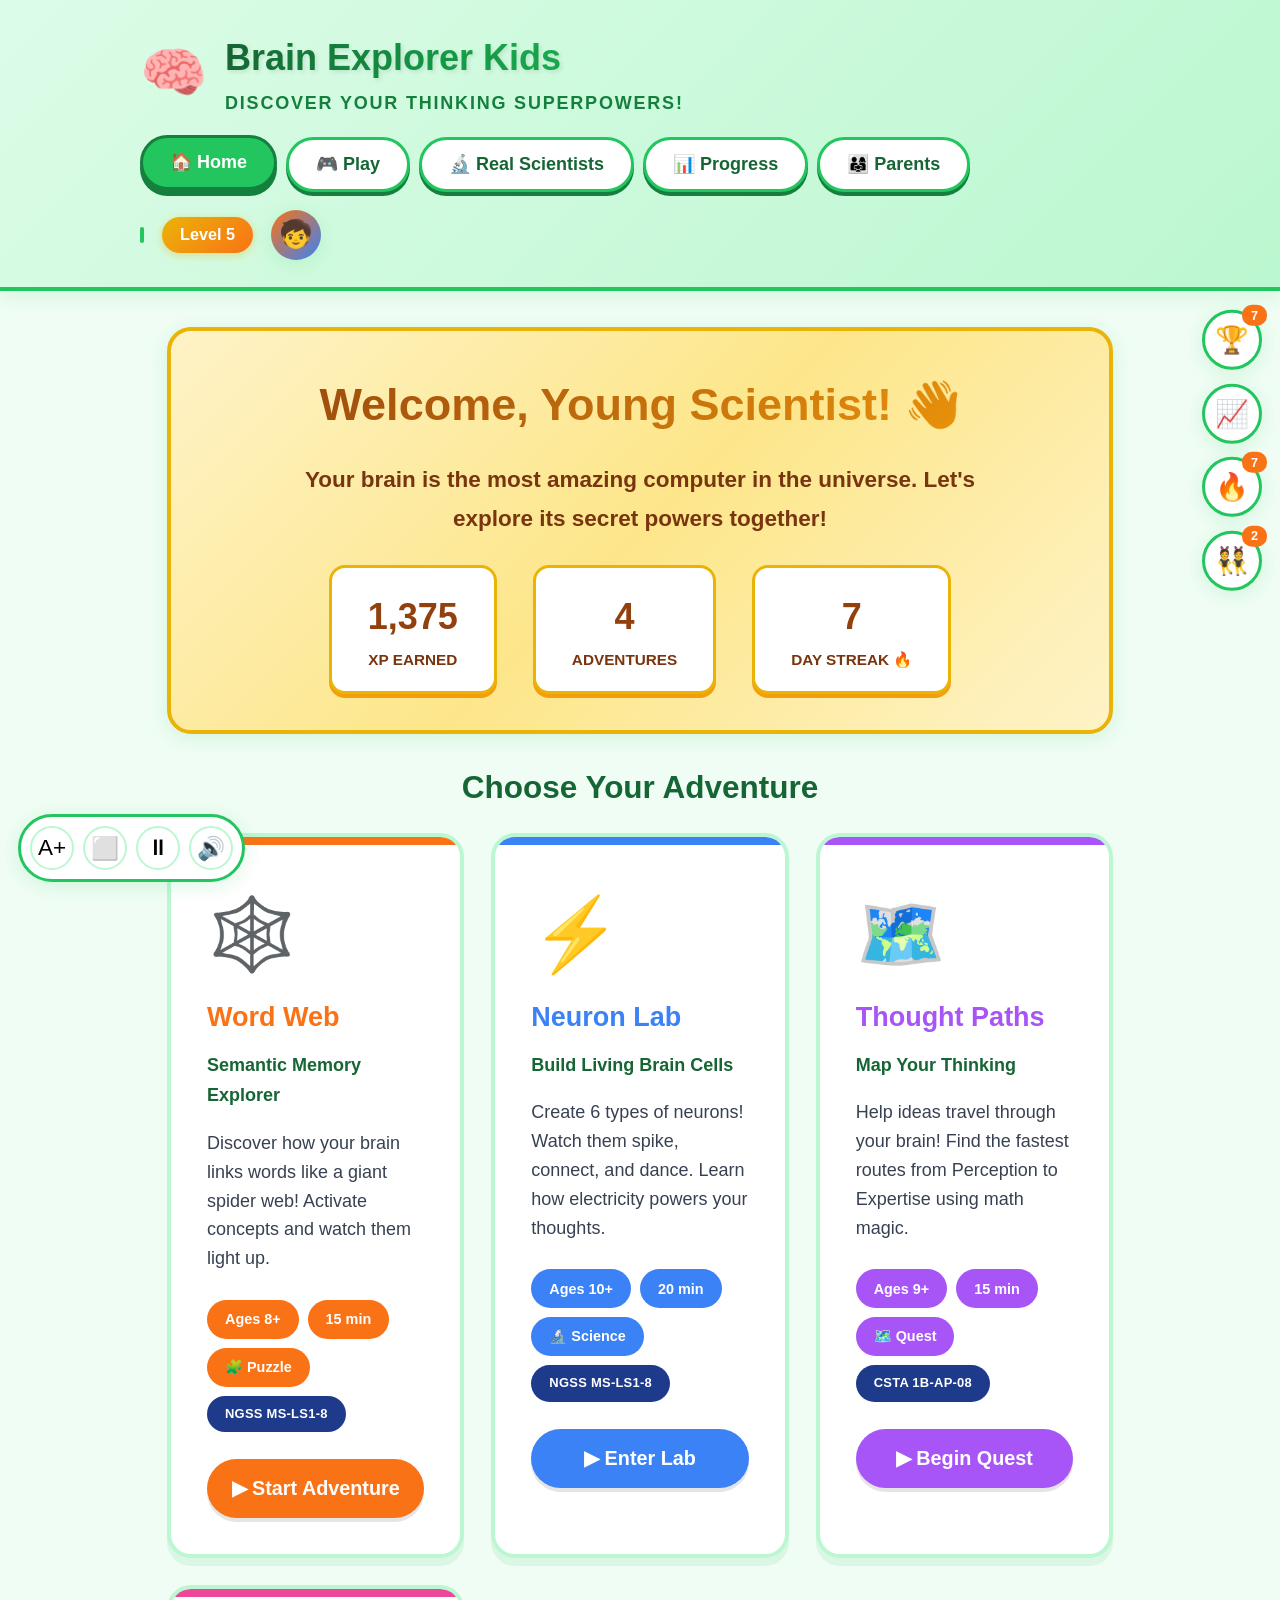
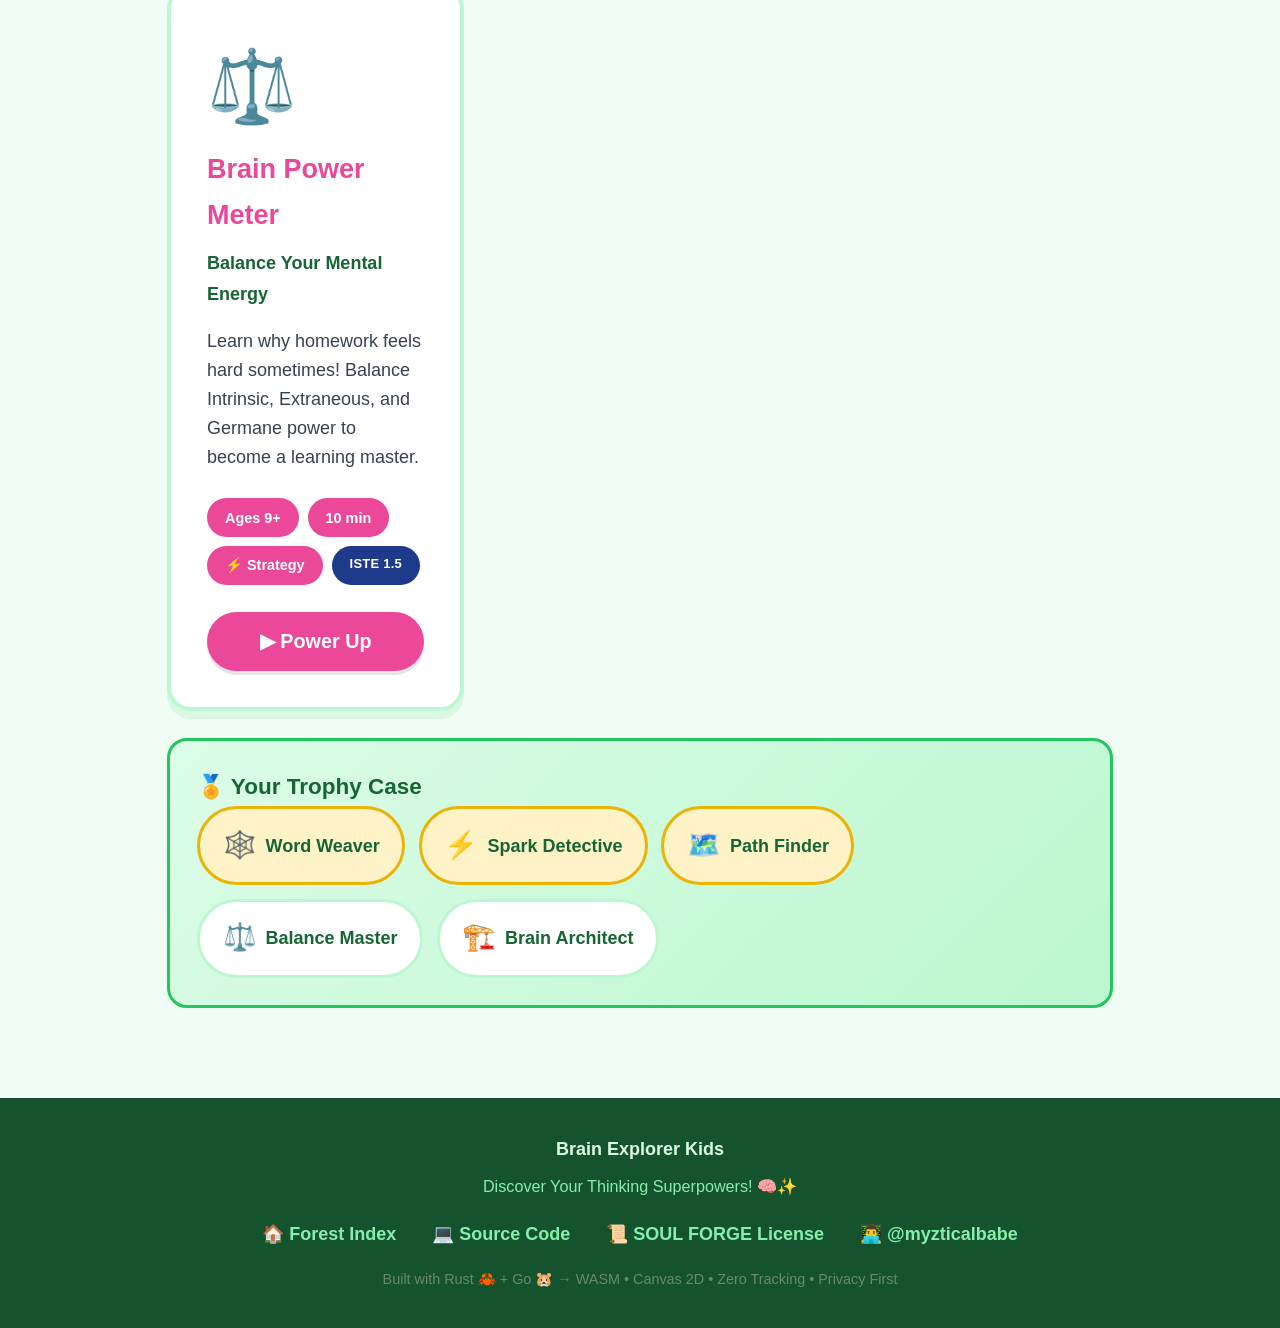
==== commit 58e249a2: "Give the kids page its manifest, icons and a README kids.html referenced manifest.json and icons/ico" ====
--- a/kids.html
+++ b/kids.html
@@ -194,6 +194,20 @@
   .large-text html { font-size: 22px; }
   .large-text .hero h2 { font-size: 3rem; }
   .large-text .module-title { font-size: 1.75rem; }
+
+  /* Screen-reader-only text */
+  .sr-only { position: absolute; width: 1px; height: 1px; padding: 0; margin: -1px; overflow: hidden; clip: rect(0 0 0 0); white-space: nowrap; border: 0; }
+
+  /* Standards chips */
+  .tag.std { background: #1e3a8a; color: #fff; font-size: 0.72rem; letter-spacing: 0.02em; }
+
+  /* Real Scientists view */
+  .scientists-grid { display: grid; grid-template-columns: repeat(auto-fit, minmax(300px, 1fr)); gap: 1.5rem; }
+  .science-card { background: #fff; border: 4px solid var(--border); border-radius: 24px; padding: 1.75rem; box-shadow: var(--shadow); }
+  .science-card h3 { color: #166534; font-size: 1.35rem; margin-bottom: 0.25rem; }
+  .science-card .role { color: #15803d; font-weight: 700; font-size: 0.85rem; text-transform: uppercase; letter-spacing: 0.06em; margin-bottom: 0.9rem; }
+  .science-card p { color: #374151; line-height: 1.7; margin-bottom: 0.9rem; }
+  .science-card .try { background: #f0fdf4; border-left: 5px solid var(--accent); border-radius: 10px; padding: 0.9rem 1rem; color: #166534; font-weight: 700; font-size: 0.95rem; }
 </style>
 </head>
 <body>
@@ -226,6 +240,7 @@
       <nav class="nav" role="navigation" aria-label="Main navigation">
         <button class="nav-btn active" data-view="home" aria-pressed="true">🏠 Home</button>
         <button class="nav-btn" data-view="modules" aria-pressed="false">🎮 Play</button>
+        <button class="nav-btn" data-view="scientists" aria-pressed="false">🔬 Real Scientists</button>
         <button class="nav-btn" data-view="progress" aria-pressed="false">📊 Progress</button>
         <button class="nav-btn" data-view="parents" aria-pressed="false">👨‍👩‍👧 Parents</button>
       </nav>
@@ -272,6 +287,7 @@
             <span class="tag">Ages 8+</span>
             <span class="tag">15 min</span>
             <span class="tag">🧩 Puzzle</span>
+            <span class="tag std" title="Next Generation Science Standard MS-LS1-8">NGSS MS-LS1-8</span>
           </div>
           <button class="play-btn">▶ Start Adventure</button>
         </article>
@@ -285,6 +301,7 @@
             <span class="tag">Ages 10+</span>
             <span class="tag">20 min</span>
             <span class="tag">🔬 Science</span>
+            <span class="tag std" title="Next Generation Science Standard MS-LS1-8">NGSS MS-LS1-8</span>
           </div>
           <button class="play-btn" style="background: var(--fun3);">▶ Enter Lab</button>
         </article>
@@ -298,6 +315,7 @@
             <span class="tag">Ages 9+</span>
             <span class="tag">15 min</span>
             <span class="tag">🗺️ Quest</span>
+            <span class="tag std" title="CSTA 1B-AP-08 and NGSS MS-ETS1-4">CSTA 1B-AP-08</span>
           </div>
           <button class="play-btn" style="background: var(--fun4);">▶ Begin Quest</button>
         </article>
@@ -311,6 +329,7 @@
             <span class="tag">Ages 9+</span>
             <span class="tag">10 min</span>
             <span class="tag">⚡ Strategy</span>
+            <span class="tag std" title="ISTE 1.5 Computational Thinker">ISTE 1.5</span>
           </div>
           <button class="play-btn" style="background: var(--fun5);">▶ Power Up</button>
         </article>
@@ -351,7 +370,8 @@
         <p class="view-desc">Tap concepts to activate them! Watch the activation spread like ripples in a pond. Level up to unlock more brain secrets!</p>
       </header>
       <div class="canvas-zone">
-        <canvas id="snCanvas" aria-label="Interactive semantic network - click nodes to activate"></canvas>
+        <canvas id="snCanvas" role="img" aria-label="Interactive semantic network - click nodes to activate">A web of connected words. Your browser cannot draw it here. Use the buttons below the picture: each one does the same thing the picture does.</canvas>
+        <p class="sr-only" id="snCanvasState">Semantic network ready. Use the buttons below to activate concepts.</p>
         <div class="canvas-toolbar">
           <button class="toolbar-btn" onclick="snActivateKids('working_memory')">🧠 Working Memory</button>
           <button class="toolbar-btn" onclick="snActivateKids('attention')">👁️ Attention</button>
@@ -415,7 +435,8 @@
         <p class="view-desc">Build living neurons! Watch them spike, connect, and dance. Each type has its own superpower.</p>
       </header>
       <div class="canvas-zone">
-        <canvas id="ndCanvas" aria-label="Neuron spike raster - watch neurons fire in real time"></canvas>
+        <canvas id="ndCanvas" role="img" aria-label="Neuron spike raster - watch neurons fire in real time">A chart of brain cells firing over time. Your browser cannot draw it here. Use the controls below to change the current and watch the pattern.</canvas>
+        <p class="sr-only" id="ndCanvasState">Neuron simulation ready. Use the controls below to start it.</p>
         <div class="canvas-toolbar">
           <button class="toolbar-btn fun" onclick="ndStartKids()">▶ Start Lab</button>
           <button class="toolbar-btn" onclick="ndStopKids()">⏸ Pause</button>
@@ -476,7 +497,8 @@
         <p class="view-desc">Help ideas travel through your brain! Find the fastest routes from Perception to Expertise using Dijkstra's algorithm magic.</p>
       </header>
       <div class="canvas-zone">
-        <canvas id="gaCanvas" aria-label="Cognitive graph - click to find paths between brain regions"></canvas>
+        <canvas id="gaCanvas" role="img" aria-label="Cognitive graph - click to find paths between brain regions">A map of brain regions joined by paths. Your browser cannot draw it here. Use the buttons below to find a route.</canvas>
+        <p class="sr-only" id="gaCanvasState">Graph ready. Use the buttons below to run a search.</p>
         <div class="canvas-toolbar">
           <button class="toolbar-btn fun" onclick="gaRunDijkstraKids()">🚀 Find Path</button>
           <button class="toolbar-btn" onclick="gaNextStepKids()">➡ Next Step</button>
@@ -549,7 +571,8 @@
         <p class="view-desc">Balance your mental energy! Learn why some homework feels impossible and how to make learning easier.</p>
       </header>
       <div class="canvas-zone">
-        <canvas id="clCanvas" aria-label="Brain power meter - three colored bars showing mental load"></canvas>
+        <canvas id="clCanvas" role="img" aria-label="Brain power meter - three colored bars showing mental load">Three bars showing how full your working memory is. Your browser cannot draw it here. Use the sliders below to change the load.</canvas>
+        <p class="sr-only" id="clCanvasState">Load meter ready. Use the sliders below to change the load.</p>
         <div class="canvas-toolbar">
           <button class="toolbar-btn fun" onclick="clSimulateKids()">🧪 Test My Brain</button>
           <button class="toolbar-btn" onclick="clResetKids()">🔄 Reset</button>
@@ -718,11 +741,11 @@
         <div class="control-card" style="grid-column: 1 / -1;">
           <h3 style="color: #166534; margin-bottom: 1rem; font-size: 1.25rem;">🛡️ Safety & Privacy</h3>
           <ul style="color: #374151; line-height: 2; padding-left: 1.5rem;">
-            <li><strong>No personal data collected</strong> — All progress stored locally in browser</li>
-            <li><strong>No accounts required</strong> — Play instantly, no sign-up</li>
-            <li><strong>No ads, no tracking</strong> — Pure educational experience</li>
-            <li><strong>Offline capable</strong> — Works without internet after first load</li>
-            <li><strong>COPPA/GDPR compliant</strong> — Designed for children's privacy</li>
+            <li><strong>What is stored</strong> — one browser key named <code>brainExplorerProgress</code> holding XP and badge state. Nothing else.</li>
+            <li><strong>What is never stored</strong> — no name, no age, no email, no photo, no location, no IP logging by us</li>
+            <li><strong>Nothing leaves the device</strong> — the page makes no network requests at all after it loads</li>
+            <li><strong>To erase it</strong> — clears with normal browser data clearing, or the Reset button in Progress</li>
+            <li><strong>COPPA / GDPR-K</strong> — no personal information is collected from a child, so there is nothing to consent to</li>
           </ul>
         </div>
         <div class="control-card" style="grid-column: 1 / -1;">
@@ -758,6 +781,34 @@
           </div>
         </div>
         <div class="control-card" style="grid-column: 1 / -1;">
+          <h3 style="color: #166534; margin-bottom: 1rem; font-size: 1.25rem;">📋 Standards Alignment</h3>
+          <p style="color: #374151; line-height: 1.7; margin-bottom: 1rem;">Each adventure is mapped to the codes a school or club is accountable for, so it can drop into an existing unit instead of running as an extra. Full mapping in <code>docs/STANDARDS-ALIGNMENT.md</code>.</p>
+          <div style="display: grid; grid-template-columns: repeat(auto-fit, minmax(240px, 1fr)); gap: 1rem; font-size: 0.9rem; color: #374151; line-height: 1.8;">
+            <div style="background: #fff; border: 2px solid var(--border); border-radius: 16px; padding: 1.25rem;">
+              <h4 style="color: #166534; margin-bottom: 0.5rem;">NGSS</h4>
+              <div><strong>MS-LS1-8</strong> — sensory input becomes memory</div>
+              <div><strong>MS-LS1-3</strong> — body as interacting subsystems</div>
+              <div><strong>4-LS1-2</strong> — receive, process, respond</div>
+              <div><strong>MS-ETS1-4</strong> — model for iterative testing</div>
+              <div>Practices: SEP 2, 4, 5 · Concepts: CCC 1, 2, 4, 5</div>
+            </div>
+            <div style="background: #fff; border: 2px solid var(--border); border-radius: 16px; padding: 1.25rem;">
+              <h4 style="color: #166534; margin-bottom: 0.5rem;">CSTA K–12 CS (2017)</h4>
+              <div><strong>1B-AP-08</strong> — compare and refine algorithms</div>
+              <div><strong>1B-AP-11 / 2-AP-13</strong> — decompose a problem</div>
+              <div><strong>1B-AP-15 / 2-AP-17</strong> — test and debug</div>
+              <div><strong>1B-DA-06 / 1B-DA-07</strong> — visualize data, propose causes</div>
+              <div><strong>1B-CS-02</strong> — hardware and software as a system</div>
+            </div>
+            <div style="background: #fff; border: 2px solid var(--border); border-radius: 16px; padding: 1.25rem;">
+              <h4 style="color: #166534; margin-bottom: 0.5rem;">ISTE Students (2016)</h4>
+              <div><strong>1.5a–d</strong> Computational Thinker</div>
+              <div><strong>1.4b</strong> Innovative Designer</div>
+              <div><strong>1.3d</strong> Knowledge Constructor</div>
+            </div>
+          </div>
+        </div>
+        <div class="control-card" style="grid-column: 1 / -1;">
           <h3 style="color: #166534; margin-bottom: 1rem; font-size: 1.25rem;">📖 Recommended Reading & Resources</h3>
           <div style="display: grid; grid-template-columns: repeat(auto-fit, minmax(300px, 1fr)); gap: 1rem;">
             <div style="background: #fff; border: 2px solid var(--border); border-radius: 16px; padding: 1.5rem;">
@@ -780,6 +831,63 @@
         </div>
       </div>
     </section>
+
+    <!-- Real Scientists View -->
+    <section id="view-scientists" class="kids-view" aria-labelledby="scientistsTitle">
+      <header class="view-header">
+        <h2 class="view-title" id="scientistsTitle">🔬 Real Scientists</h2>
+        <p class="view-desc">The games you just played are the actual work of real people. Here are six of them, and what they figured out.</p>
+      </header>
+
+      <div class="scientists-grid">
+        <article class="science-card">
+          <h3>Danielle Bassett</h3>
+          <p class="role">Network neuroscientist</p>
+          <p>She treats the brain like the maps in <strong>Thought Paths</strong>: a set of regions joined by connections. Using graph maths, she showed that your brain's network actually re-wires itself while you learn something new.</p>
+          <p class="try">Try this: in Word Web, activate one concept and count how many others light up. That number is what she measures for a whole brain.</p>
+        </article>
+
+        <article class="science-card">
+          <h3>Eve Marder</h3>
+          <p class="role">Neuroscientist, circuits</p>
+          <p>Her lab asked a simple question that turned out to be enormous: does a group of neurons behave the way the single neurons would predict? The answer is no. The same cells wired differently produce completely different behaviour.</p>
+          <p class="try">Try this: in Neuron Lab, change how strongly the neurons are coupled without changing how many there are. The pattern changes anyway. That is her point.</p>
+        </article>
+
+        <article class="science-card">
+          <h3>Rita Levi-Montalcini</h3>
+          <p class="role">Neurobiologist, Nobel 1986</p>
+          <p>She discovered <strong>nerve growth factor</strong> — a chemical signal that tells growing neurons which way to reach. She did part of this work in a bedroom, in hiding, during the Second World War, with a microscope she built herself.</p>
+          <p class="try">Try this: in Neuron Lab, notice that neurons only connect if a signal reaches them. Growth factor is one of those signals.</p>
+        </article>
+
+        <article class="science-card">
+          <h3>Brenda Milner</h3>
+          <p class="role">Neuropsychologist</p>
+          <p>She studied a patient known as H.M., who could not form new memories, and proved that <em>memory is not one thing</em>. You have several separate memory systems that can break independently — which is why Word Web and the Brain Power Meter are two different games.</p>
+          <p class="try">Try this: in Word Web, ask why some words feel easier to reach than others. That feeling is one system talking to another.</p>
+        </article>
+
+        <article class="science-card">
+          <h3>Radia Perlman</h3>
+          <p class="role">Computer scientist, networks</p>
+          <p>She designed the <strong>spanning tree</strong> algorithm that stops a network from sending the same message round and round forever. Without it, connecting two networks would jam both of them.</p>
+          <p class="try">Try this: in Thought Paths, find a route that visits no junction twice. You have just built a spanning tree.</p>
+        </article>
+
+        <article class="science-card">
+          <h3>Frances Allen</h3>
+          <p class="role">Computer scientist, compilers · Turing Award 2006</p>
+          <p>She worked out how to translate programs into faster machine instructions. Every smooth, instant animation on these pages runs on ideas she pioneered — she made the invisible translation step fast.</p>
+          <p class="try">Try this: everything you click here reacts in under a second. That speed is compiler work, not magic.</p>
+        </article>
+      </div>
+
+      <div class="hero" style="margin-top: 2rem;">
+        <h3 style="color: #92400e; font-size: 1.5rem; margin-bottom: 0.75rem;">One more thing</h3>
+        <p style="color: #78350f; font-weight: 600; max-width: 60ch; margin: 0 auto;">None of these six was "naturally" good at this. Each one got stuck, checked something, and tried again — usually for years. Getting stuck is the job. Your brain builds connections by using them, which means the confusing part is the part where you are actually learning.</p>
+      </div>
+    </section>
   </main>
 
   <!-- Modals -->
@@ -808,6 +916,7 @@
       <p style="font-weight: 700; margin-bottom: 0.5rem;">Brain Explorer Kids</p>
       <p style="color: #86efac; font-size: 0.9rem;">Discover Your Thinking Superpowers! 🧠✨</p>
       <div class="footer-links">
+        <a href="index.html" class="footer-link">🏠 Forest Index</a>
         <a href="https://github.com/myzticalbabe/wasm-education" class="footer-link" target="_blank">💻 Source Code</a>
         <a href="https://github.com/myzticalbabe/wasm-education/blob/main/LICENSE" class="footer-link" target="_blank">📜 SOUL FORGE License</a>
         <a href="https://github.com/myzticalbabe" class="footer-link" target="_blank">👨‍💻 @myzticalbabe</a>
@@ -928,8 +1037,10 @@
     btn.setAttribute('aria-pressed', active);
   });
   
+  // 'modules' has no section of its own: the module grid lives on Home.
+  const targetView = viewName === 'modules' ? 'home' : viewName;
   document.querySelectorAll('.kids-view').forEach(view => {
-    view.classList.toggle('active', view.id === 'view-' + viewName);
+    view.classList.toggle('active', view.id === 'view-' + targetView);
   });
   
   // Stop animations
@@ -937,7 +1048,7 @@
   animationFrames = {};
   
   // View-specific init
-  if (viewName === 'home') {
+  if (viewName === 'home' || viewName === 'modules') {
     updateHeroStats();
   } else if (viewName === 'progress') {
     renderProgressView();
@@ -955,22 +1066,6 @@
   speak(`Starting ${document.querySelector(`[onclick*="${moduleId}"] .module-title`)?.textContent || moduleId}!`);
 }
 
-function showView(viewName) {
-  currentView = viewName;
-  document.querySelectorAll('.nav-btn').forEach(btn => {
-    const active = btn.dataset.view === viewName;
-    btn.classList.toggle('active', active);
-    btn.setAttribute('aria-pressed', active);
-  });
-  document.querySelectorAll('.kids-view').forEach(view => {
-    view.classList.toggle('active', view.id === 'view-' + viewName);
-  });
-  Object.values(animationFrames).forEach(cancelAnimationFrame);
-  animationFrames = {};
-  
-  if (viewName === 'home') updateHeroStats();
-  if (viewName === 'progress') renderProgressView();
-}
 
 // ─────────────────────────────────────────────────────────────────────────────
 // SEMANTIC NETWORK (Kids Version)
